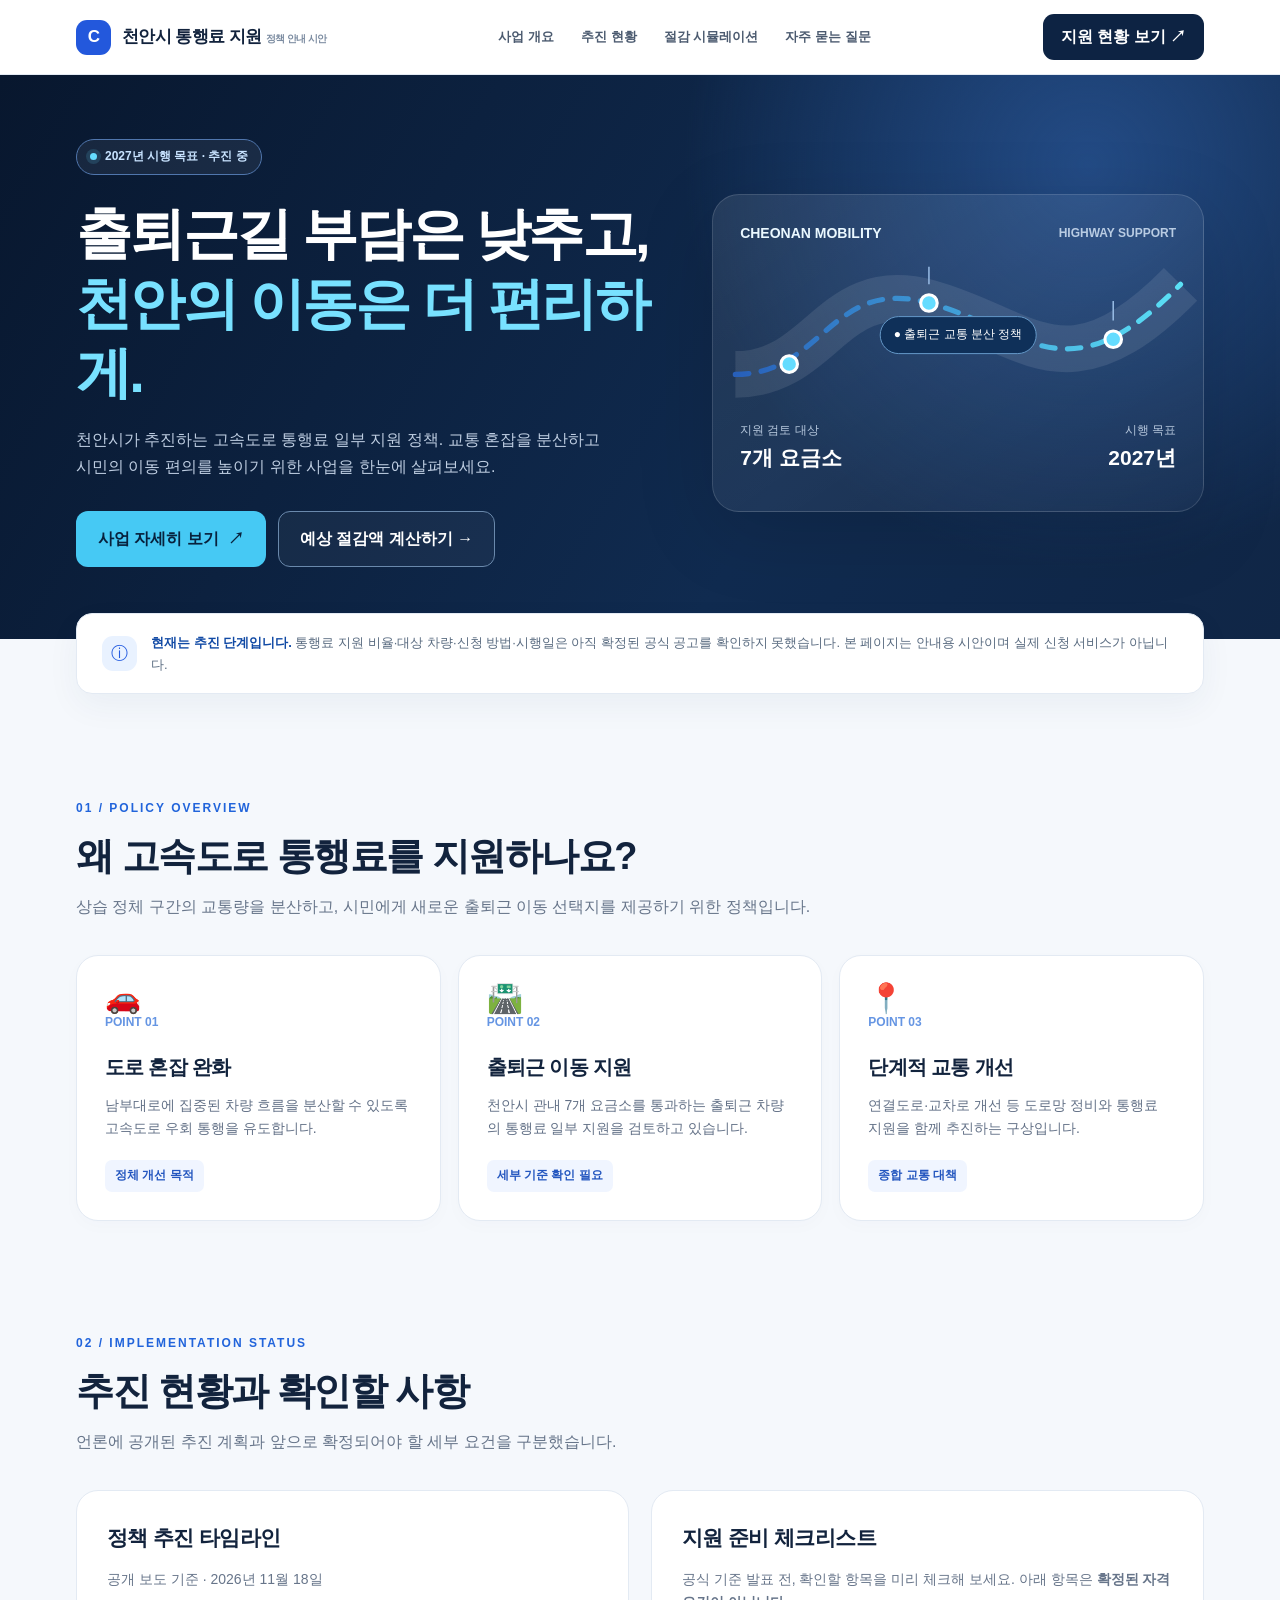
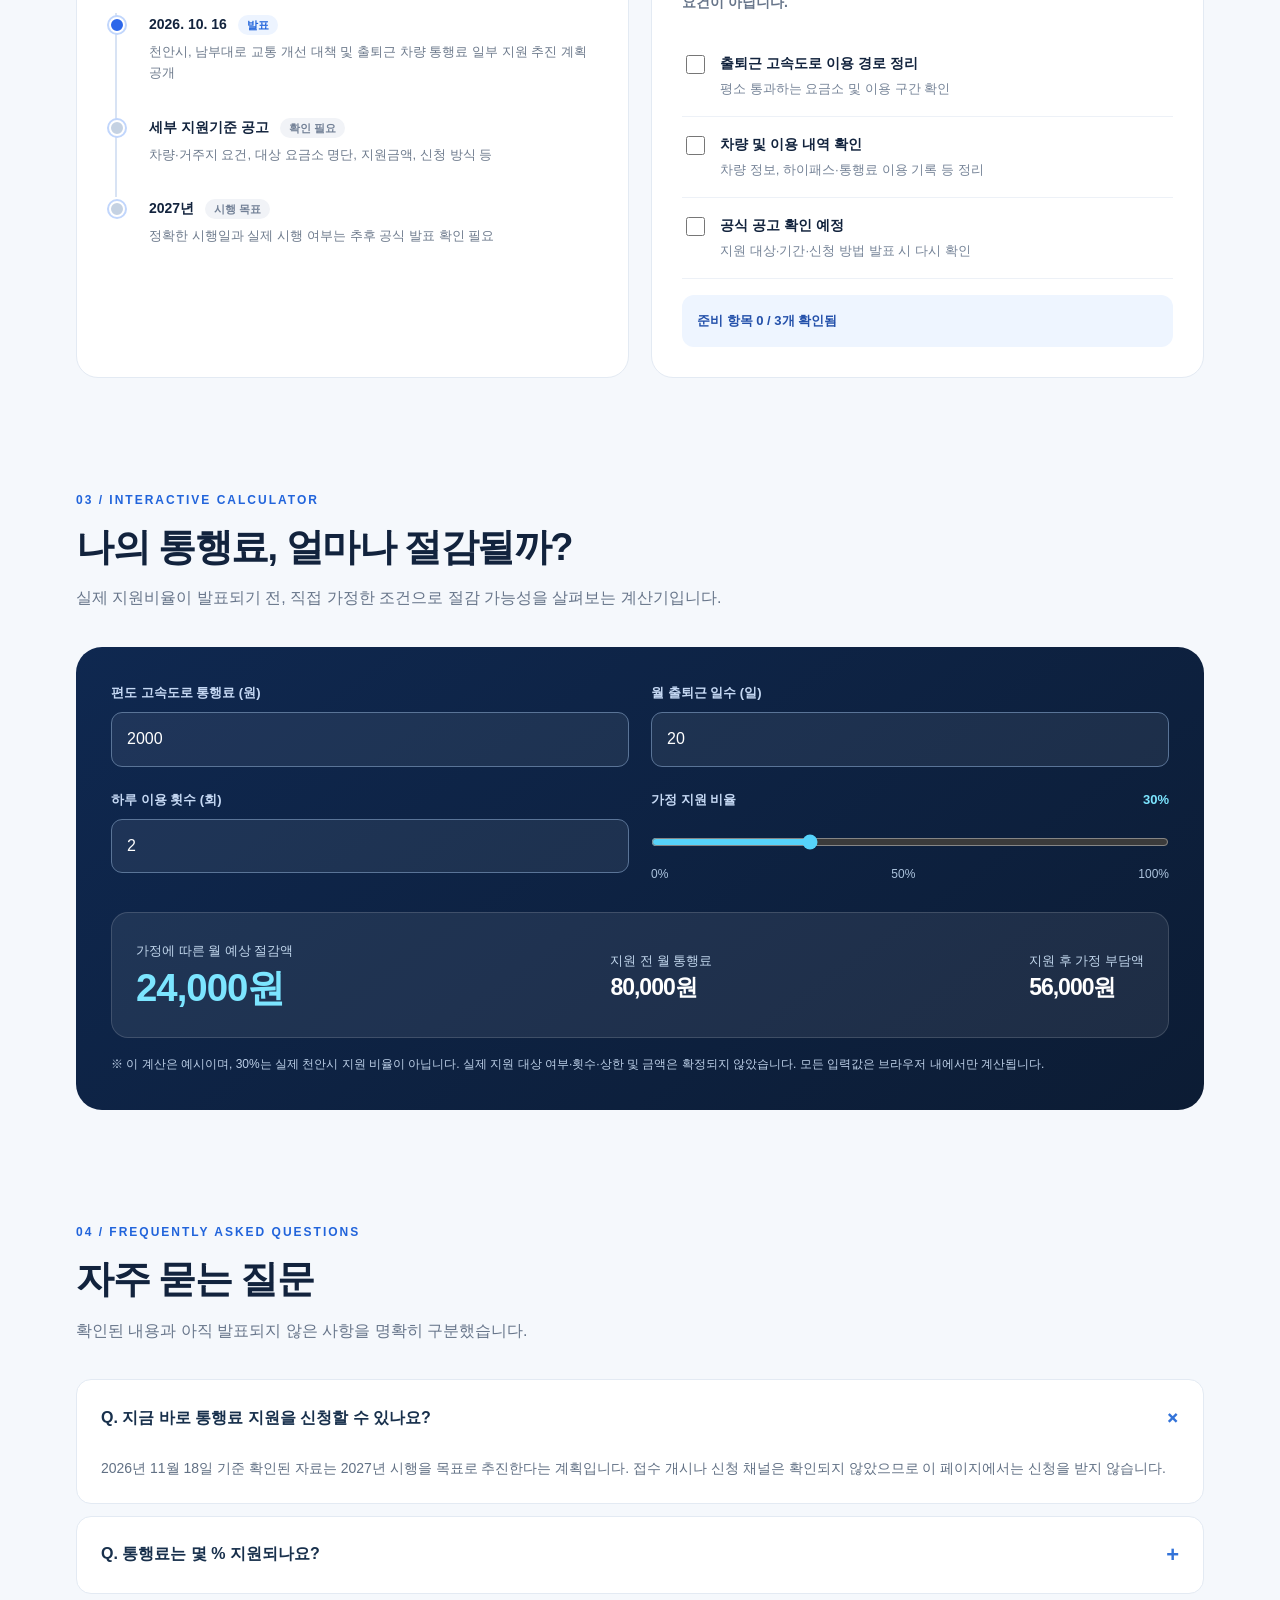
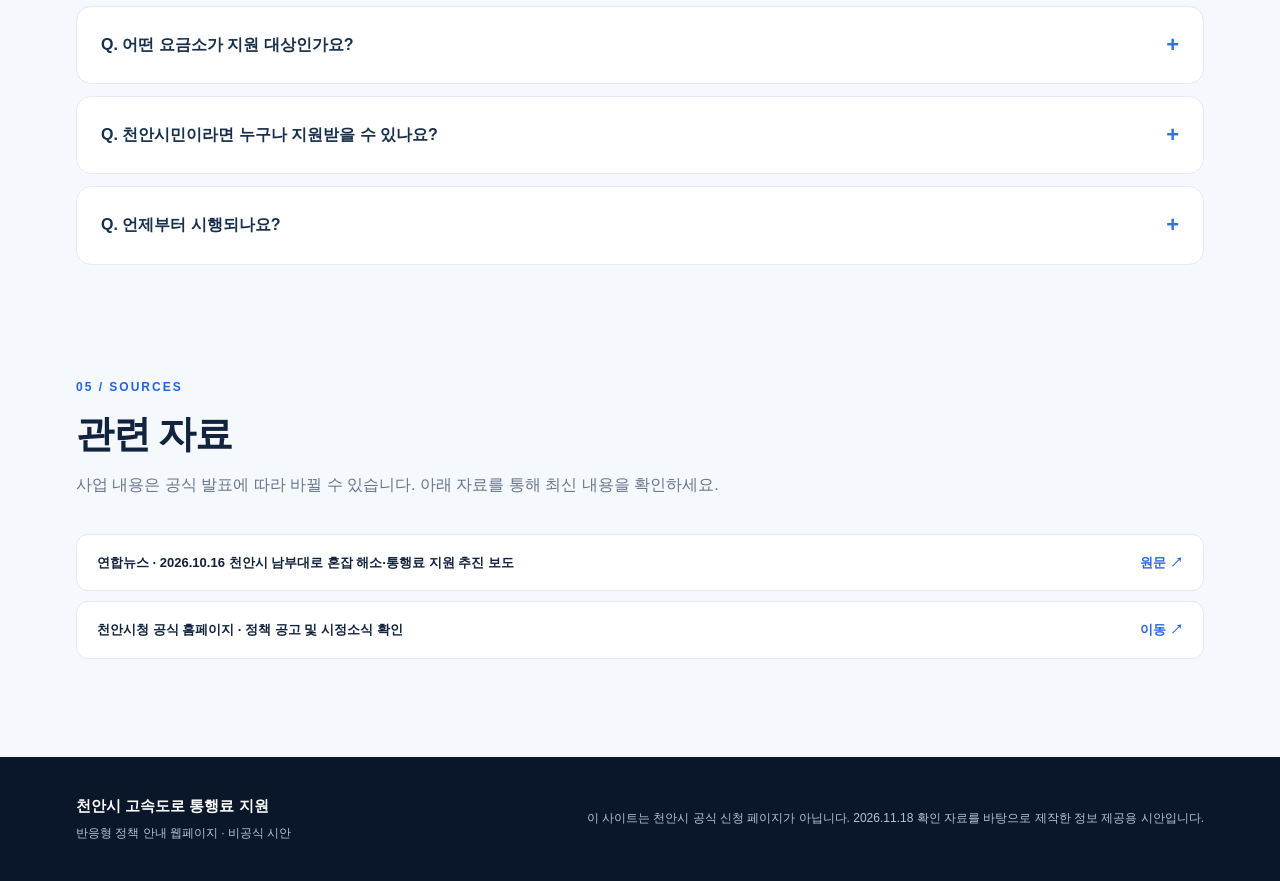
==== 2.html @ b8eaaeeb "Add files via upload" ====
<!DOCTYPE html>
<html lang="ko">
<head>
<meta charset="UTF-8"><meta name="viewport" content="width=device-width,initial-scale=1"><meta name="theme-color" content="#0a172e"><title>천안시 고속도로 통행료 지원 | 정책 안내</title>
<style>
:root{--navy:#0a172e;--blue:#2563eb;--cyan:#55dcf6;--ink:#12233d;--muted:#67758a;--line:#e3eaf3;--bg:#f5f8fc;--white:#fff;--r:22px}*{box-sizing:border-box}html{scroll-behavior:smooth}body{margin:0;background:var(--bg);color:var(--ink);font-family:Pretendard,'Noto Sans KR',-apple-system,BlinkMacSystemFont,'Segoe UI',sans-serif;line-height:1.65}button,input{font:inherit}button{cursor:pointer}a{color:inherit;text-decoration:none}.wrap{max-width:1180px;margin:auto;padding:0 26px}header{position:sticky;top:0;z-index:30;background:rgba(255,255,255,.93);backdrop-filter:blur(18px);border-bottom:1px solid var(--line)}.nav{display:flex;align-items:center;justify-content:space-between;min-height:74px;gap:18px}.brand{display:flex;align-items:center;gap:11px;font-size:17px;font-weight:850;letter-spacing:-.6px}.mark{display:grid;place-items:center;width:35px;height:35px;border-radius:11px;color:white;background:#2358dc;font-weight:900}.navlinks{display:flex;gap:27px;align-items:center;font-size:13px;color:#4c5b70;font-weight:700}.navlinks a:hover{color:var(--blue)}.navbtn{border:0;border-radius:11px;padding:10px 18px;background:#0d2343;color:white;font-weight:750}.hero{color:#fff;background:radial-gradient(circle at 85% 16%,#234b85 0%,transparent 34%),linear-gradient(120deg,#08172e,#102b50 63%,#102646);overflow:hidden}.hero-inner{min-height:485px;display:grid;grid-template-columns:1.1fr .9fr;align-items:center;gap:35px;padding-top:64px;padding-bottom:72px}.eyebrow{display:inline-flex;gap:8px;align-items:center;border:1px solid #5076ad;padding:7px 13px;border-radius:50px;background:#ffffff10;color:#c8e3ff;font-size:12px;font-weight:760}.dot{width:7px;height:7px;border-radius:50%;background:#65ddff;box-shadow:0 0 0 4px #65ddff25}h1{font-size:clamp(36px,4.4vw,61px);letter-spacing:-2.7px;line-height:1.24;margin:24px 0 19px;font-weight:900}h1 em{font-style:normal;color:#78e1ff}.lead{color:#bfcee2;font-size:16px;max-width:540px;word-break:keep-all}.actions{display:flex;gap:12px;flex-wrap:wrap;margin-top:31px}.primary,.secondary{border-radius:12px;padding:14px 21px;font-weight:800;border:1px solid transparent;display:inline-flex;align-items:center;gap:9px}.primary{background:#46c9f4;color:#08223d}.secondary{border-color:#6a89ac;color:#fff;background:#ffffff0b}.primary:hover,.secondary:hover,.navbtn:hover{transform:translateY(-2px);transition:.18s}.road-card{position:relative;border:1px solid #ffffff25;background:linear-gradient(145deg,#ffffff17,#ffffff08);border-radius:27px;padding:27px;box-shadow:0 20px 80px #0002;min-height:318px}.road-top{display:flex;justify-content:space-between;align-items:center;color:#b9cce3;font-size:12px;font-weight:800}.road-top strong{font-size:14px;color:#eaf8ff}.route{height:176px;position:relative;display:flex;align-items:center;justify-content:center}.route svg{width:100%;height:100%;overflow:visible}.route-label{position:absolute;left:50%;top:51%;transform:translate(-50%,-50%);font-size:12px;background:#0f3059;padding:8px 13px;border:1px solid #6498c8;border-radius:40px;white-space:nowrap}.road-bottom{display:flex;justify-content:space-between;gap:16px;font-size:12px;color:#b8c9de}.road-bottom strong{display:block;color:white;font-size:21px}.notice{margin-top:-26px;position:relative;z-index:2}.notice-inner{padding:18px 25px;display:flex;gap:14px;align-items:center;border-radius:16px;background:#fff;border:1px solid var(--line);box-shadow:0 12px 33px #18365a0d;font-size:13px}.notice strong{color:#114aa5}.notice p{margin:0;color:#596b80}.badge-icon{display:grid;place-items:center;flex-shrink:0;width:35px;height:35px;border-radius:11px;background:#e9f2ff;color:#245ce0;font-size:17px}.section{padding:100px 0 8px}.kicker{color:#2164db;font-size:12px;letter-spacing:2px;font-weight:900}.section h2{font-size:clamp(28px,3vw,38px);letter-spacing:-1.5px;line-height:1.35;margin:10px 0 12px}.sub{color:var(--muted);margin:0 0 35px;word-break:keep-all}.cards{display:grid;grid-template-columns:repeat(3,1fr);gap:17px}.card{border:1px solid var(--line);background:white;border-radius:var(--r);padding:28px;box-shadow:0 5px 18px #142f5105}.card .num{font-size:12px;font-weight:900;color:#6595e3}.card h3{margin:18px 0 10px;font-size:20px;letter-spacing:-.7px}.card p{color:#637187;font-size:14px;margin:0}.pict{font-size:29px;line-height:1}.stat{display:inline-block;margin-top:20px;padding:6px 10px;border-radius:7px;background:#f0f5ff;color:#2356bf;font-size:12px;font-weight:800}.grid2{display:grid;grid-template-columns:1fr 1fr;gap:22px}.panel{background:white;border:1px solid var(--line);border-radius:var(--r);padding:30px}.panel h3{margin:0 0 12px;font-size:21px;letter-spacing:-.6px}.panel>p{font-size:14px;color:var(--muted);margin:0 0 22px}.timeline{padding:0;margin:0;list-style:none}.timeline li{position:relative;padding:0 0 27px 32px;border-left:2px solid #d8e3f4;margin-left:8px}.timeline li:last-child{border-left-color:transparent;padding-bottom:0}.timeline li:before{content:'';position:absolute;top:4px;left:-8px;width:12px;height:12px;border:2px solid #fff;border-radius:100%;background:#2d67ea;box-shadow:0 0 0 2px #c1d6fc}.timeline li.future:before{background:#c5d2e3}.timeline b{display:block;font-size:14px}.timeline small{display:block;margin:5px 0;color:#6e7b8d;line-height:1.6}.status{font-size:11px;font-weight:800;color:#2164db;background:#edf4ff;border-radius:20px;padding:4px 9px;margin-left:7px}.status.pending{background:#f1f3f7;color:#728096}.checkrow{display:flex;align-items:flex-start;gap:12px;padding:16px 0;border-bottom:1px solid #edf1f7}.checkrow:last-child{border:0}.checkrow input{accent-color:#2563eb;width:19px;height:19px;margin-top:3px}.checkrow b{font-size:14px;display:block}.checkrow small{display:block;color:#758397;margin-top:3px}.check-result{padding:15px;border-radius:12px;background:#eef5ff;color:#2350aa;font-size:13px;font-weight:700;margin-top:16px}.calculator{background:linear-gradient(145deg,#0f2850,#0c1c34);border-radius:26px;padding:35px;color:white}.calc-label{font-size:13px;font-weight:750;color:#c6d9f4;margin-bottom:9px;display:block}.formgrid{display:grid;grid-template-columns:repeat(2,1fr);gap:22px}.field input[type=number]{width:100%;background:#ffffff11;border:1px solid #5a7497;border-radius:11px;padding:13px 15px;color:white;outline:0}.field input:focus{border-color:#6de0ff;box-shadow:0 0 0 3px #6de0ff22}.field input[type=range]{width:100%;accent-color:#56d3fa;margin:15px 0}.ranges{display:flex;justify-content:space-between;font-size:12px;color:#acc3dd}.calc-result{margin-top:27px;background:#ffffff13;border:1px solid #ffffff25;border-radius:17px;padding:24px;display:flex;justify-content:space-between;align-items:center;gap:16px}.calc-result span{font-size:13px;color:#c1d6ec}.calc-result strong{display:block;font-size:clamp(28px,3vw,40px);letter-spacing:-1px;color:#7ce5ff;line-height:1.3}.calc-note{font-size:12px;color:#bdd0e8;margin-top:17px}.faq{display:grid;gap:12px}.faq-item{background:#fff;border:1px solid var(--line);border-radius:15px;overflow:hidden}.faq-q{width:100%;background:none;border:0;padding:20px 24px;text-align:left;display:flex;justify-content:space-between;align-items:center;gap:15px;font-weight:800;color:#18304c}.faq-q span:last-child{font-size:22px;color:#3373d9;transition:transform .2s}.faq-item.open .faq-q span:last-child{transform:rotate(45deg)}.faq-a{display:none;color:#617084;font-size:14px;padding:0 24px 21px;line-height:1.8}.faq-item.open .faq-a{display:block}.source{display:grid;gap:10px}.source a{display:flex;justify-content:space-between;gap:15px;padding:17px 20px;background:white;border:1px solid var(--line);border-radius:12px;font-size:13px;font-weight:700}.source a:hover{border-color:#82a8ef;color:#1b59c8}.source span{color:#2866dd}footer{margin-top:90px;background:#0a172b;color:#b3c3d6;padding:37px 0;font-size:12px}footer .wrap{display:flex;justify-content:space-between;align-items:center;gap:20px}footer b{color:white;font-size:15px}.footnote{max-width:680px;text-align:right} .toast{position:fixed;bottom:25px;left:50%;transform:translate(-50%,100px);background:#122743;color:#fff;padding:12px 19px;border-radius:12px;z-index:80;font-size:13px;box-shadow:0 8px 35px #0003;opacity:0;transition:.25s}.toast.show{transform:translate(-50%,0);opacity:1}.mobilemenu{display:none}
@media(max-width:850px){.hero-inner{grid-template-columns:1fr;padding-top:65px}.road-card{max-width:580px;width:100%;min-height:260px}.cards{grid-template-columns:1fr 1fr}.grid2{grid-template-columns:1fr}.navlinks{display:none}.mobilemenu{display:block;background:#eaf1fc;color:#174bab;border:0;border-radius:9px;padding:9px 12px;font-weight:800}.navlinks.open{display:flex;position:absolute;left:0;right:0;top:73px;flex-direction:column;align-items:stretch;background:#fff;padding:20px 26px;border-bottom:1px solid var(--line);gap:17px}.navbtn{display:none}}@media(max-width:560px){.wrap{padding-left:19px;padding-right:19px}.nav{min-height:65px}.navlinks.open{top:64px}.hero-inner{padding-top:51px;padding-bottom:67px;gap:26px}h1{font-size:36px;letter-spacing:-1.8px}.lead{font-size:14px}.road-card{padding:19px;min-height:240px}.route{height:139px}.notice-inner{align-items:flex-start;padding:16px}.section{padding-top:76px}.cards{grid-template-columns:1fr}.card{padding:25px}.panel{padding:23px}.calculator{padding:24px}.formgrid{grid-template-columns:1fr}.calc-result{align-items:flex-start;flex-direction:column}.footnote{text-align:left}footer .wrap{flex-direction:column;align-items:flex-start}.actions a{flex:1;justify-content:center;font-size:13px;padding:13px 12px}}@media(prefers-reduced-motion:reduce){html{scroll-behavior:auto}*,*:before,*:after{transition:none!important}}
</style>
</head>
<body>
<header><div class="wrap nav"><a class="brand" href="#top"><span class="mark">C</span><span>천안시 통행료 지원 <small style="font-size:10px;color:#7c8ca1;font-weight:600">정책 안내 시안</small></span></a><nav class="navlinks" id="navlinks" aria-label="주요 메뉴"><a href="#overview">사업 개요</a><a href="#progress">추진 현황</a><a href="#calculator">절감 시뮬레이션</a><a href="#faq">자주 묻는 질문</a></nav><button class="navbtn" onclick="document.querySelector('#progress').scrollIntoView({behavior:'smooth'})">지원 현황 보기 ↗</button><button class="mobilemenu" id="menuBtn" aria-label="메뉴 열기" aria-expanded="false">☰ 메뉴</button></div></header>
<main id="top"><section class="hero"><div class="wrap hero-inner"><div><div class="eyebrow"><i class="dot"></i> 2027년 시행 목표 · 추진 중</div><h1>출퇴근길 부담은 낮추고,<br><em>천안의 이동은 더 편리하게.</em></h1><p class="lead">천안시가 추진하는 고속도로 통행료 일부 지원 정책. 교통 혼잡을 분산하고 시민의 이동 편의를 높이기 위한 사업을 한눈에 살펴보세요.</p><div class="actions"><a class="primary" href="#overview">사업 자세히 보기 <span>↗</span></a><a class="secondary" href="#calculator">예상 절감액 계산하기 →</a></div></div><div class="road-card" aria-label="7개 요금소 출퇴근 통행료 지원 추진을 시각화한 이미지"><div class="road-top"><strong>CHEONAN MOBILITY</strong><span>HIGHWAY SUPPORT</span></div><div class="route"><svg viewBox="0 0 420 170" aria-hidden="true"><defs><linearGradient id="road" x1="0" x2="1"><stop stop-color="#275fba"/><stop offset="1" stop-color="#5be1f6"/></linearGradient></defs><path d="M-5 125 C80 125 87 30 182 56 S315 150 425 38" fill="none" stroke="#ffffff18" stroke-width="45"/><path d="M-5 125 C80 125 87 30 182 56 S315 150 425 38" fill="none" stroke="url(#road)" stroke-width="5" stroke-dasharray="13 12" stroke-linecap="round"/><circle cx="47" cy="115" r="8" fill="#64dcff" stroke="#fff" stroke-width="3"/><circle cx="182" cy="56" r="8" fill="#64dcff" stroke="#fff" stroke-width="3"/><circle cx="360" cy="91" r="8" fill="#64dcff" stroke="#fff" stroke-width="3"/><path d="M182 38v-17 M360 73V54" stroke="#95b9e2" stroke-width="1.5"/></svg><span class="route-label">● 출퇴근 교통 분산 정책</span></div><div class="road-bottom"><div><span>지원 검토 대상</span><strong>7개 요금소</strong></div><div style="text-align:right"><span>시행 목표</span><strong>2027년</strong></div></div></div></div></section>
<div class="wrap notice"><div class="notice-inner"><span class="badge-icon">ⓘ</span><p><strong>현재는 추진 단계입니다.</strong> 통행료 지원 비율·대상 차량·신청 방법·시행일은 아직 확정된 공식 공고를 확인하지 못했습니다. 본 페이지는 안내용 시안이며 실제 신청 서비스가 아닙니다.</p></div></div>
<section class="section" id="overview"><div class="wrap"><span class="kicker">01 / POLICY OVERVIEW</span><h2>왜 고속도로 통행료를 지원하나요?</h2><p class="sub">상습 정체 구간의 교통량을 분산하고, 시민에게 새로운 출퇴근 이동 선택지를 제공하기 위한 정책입니다.</p><div class="cards"><article class="card"><div class="pict">🚗</div><div class="num">POINT 01</div><h3>도로 혼잡 완화</h3><p>남부대로에 집중된 차량 흐름을 분산할 수 있도록 고속도로 우회 통행을 유도합니다.</p><span class="stat">정체 개선 목적</span></article><article class="card"><div class="pict">🛣️</div><div class="num">POINT 02</div><h3>출퇴근 이동 지원</h3><p>천안시 관내 7개 요금소를 통과하는 출퇴근 차량의 통행료 일부 지원을 검토하고 있습니다.</p><span class="stat">세부 기준 확인 필요</span></article><article class="card"><div class="pict">📍</div><div class="num">POINT 03</div><h3>단계적 교통 개선</h3><p>연결도로·교차로 개선 등 도로망 정비와 통행료 지원을 함께 추진하는 구상입니다.</p><span class="stat">종합 교통 대책</span></article></div></div></section>
<section class="section" id="progress"><div class="wrap"><span class="kicker">02 / IMPLEMENTATION STATUS</span><h2>추진 현황과 확인할 사항</h2><p class="sub">언론에 공개된 추진 계획과 앞으로 확정되어야 할 세부 요건을 구분했습니다.</p><div class="grid2"><div class="panel"><h3>정책 추진 타임라인</h3><p>공개 보도 기준 · 2026년 11월 18일</p><ol class="timeline"><li><b>2026. 10. 16 <span class="status">발표</span></b><small>천안시, 남부대로 교통 개선 대책 및 출퇴근 차량 통행료 일부 지원 추진 계획 공개</small></li><li class="future"><b>세부 지원기준 공고 <span class="status pending">확인 필요</span></b><small>차량·거주지 요건, 대상 요금소 명단, 지원금액, 신청 방식 등</small></li><li class="future"><b>2027년 <span class="status pending">시행 목표</span></b><small>정확한 시행일과 실제 시행 여부는 추후 공식 발표 확인 필요</small></li></ol></div><div class="panel"><h3>지원 준비 체크리스트</h3><p>공식 기준 발표 전, 확인할 항목을 미리 체크해 보세요. 아래 항목은 <b>확정된 자격요건이 아닙니다.</b></p><label class="checkrow"><input type="checkbox" class="prep"><span><b>출퇴근 고속도로 이용 경로 정리</b><small>평소 통과하는 요금소 및 이용 구간 확인</small></span></label><label class="checkrow"><input type="checkbox" class="prep"><span><b>차량 및 이용 내역 확인</b><small>차량 정보, 하이패스·통행료 이용 기록 등 정리</small></span></label><label class="checkrow"><input type="checkbox" class="prep"><span><b>공식 공고 확인 예정</b><small>지원 대상·기간·신청 방법 발표 시 다시 확인</small></span></label><div class="check-result" id="checkResult" aria-live="polite">준비 항목 0 / 3개 확인됨</div></div></div></div></section>
<section class="section" id="calculator"><div class="wrap"><span class="kicker">03 / INTERACTIVE CALCULATOR</span><h2>나의 통행료, 얼마나 절감될까?</h2><p class="sub">실제 지원비율이 발표되기 전, 직접 가정한 조건으로 절감 가능성을 살펴보는 계산기입니다.</p><div class="calculator"><div class="formgrid"><div class="field"><label class="calc-label" for="toll">편도 고속도로 통행료 (원)</label><input id="toll" type="number" min="0" max="100000" step="100" value="2000" inputmode="numeric"></div><div class="field"><label class="calc-label" for="days">월 출퇴근 일수 (일)</label><input id="days" type="number" min="0" max="31" step="1" value="20" inputmode="numeric"></div><div class="field"><label class="calc-label" for="trips">하루 이용 횟수 (회)</label><input id="trips" type="number" min="0" max="10" step="1" value="2" inputmode="numeric"></div><div class="field"><label class="calc-label" for="rate">가정 지원 비율 <b id="rateText" style="float:right;color:#7ce5ff">30%</b></label><input id="rate" type="range" min="0" max="100" step="5" value="30"><div class="ranges"><span>0%</span><span>50%</span><span>100%</span></div></div></div><div class="calc-result"><div><span>가정에 따른 월 예상 절감액</span><strong id="saving" aria-live="polite">24,000원</strong></div><div><span>지원 전 월 통행료</span><strong id="base" style="font-size:23px;color:white">80,000원</strong></div><div><span>지원 후 가정 부담액</span><strong id="after" style="font-size:23px;color:white">56,000원</strong></div></div><div class="calc-note">※ 이 계산은 예시이며, 30%는 실제 천안시 지원 비율이 아닙니다. 실제 지원 대상 여부·횟수·상한 및 금액은 확정되지 않았습니다. 모든 입력값은 브라우저 내에서만 계산됩니다.</div></div></div></section>
<section class="section" id="faq"><div class="wrap"><span class="kicker">04 / FREQUENTLY ASKED QUESTIONS</span><h2>자주 묻는 질문</h2><p class="sub">확인된 내용과 아직 발표되지 않은 사항을 명확히 구분했습니다.</p><div class="faq"><div class="faq-item open"><button class="faq-q" aria-expanded="true"><span>Q. 지금 바로 통행료 지원을 신청할 수 있나요?</span><span>+</span></button><div class="faq-a">2026년 11월 18일 기준 확인된 자료는 2027년 시행을 목표로 추진한다는 계획입니다. 접수 개시나 신청 채널은 확인되지 않았으므로 이 페이지에서는 신청을 받지 않습니다.</div></div><div class="faq-item"><button class="faq-q" aria-expanded="false"><span>Q. 통행료는 몇 % 지원되나요?</span><span>+</span></button><div class="faq-a">통행료 일부 지원이 추진된다는 사실만 공개 보도로 확인됩니다. 정확한 지원율·금액·월별 한도는 추가 공식 발표가 필요합니다. 계산기의 비율은 사용자가 정하는 가정값입니다.</div></div><div class="faq-item"><button class="faq-q" aria-expanded="false"><span>Q. 어떤 요금소가 지원 대상인가요?</span><span>+</span></button><div class="faq-a">관내 7개 고속도로 요금소를 통과하는 출퇴근 차량을 대상으로 하는 계획이 알려져 있습니다. 다만 7개 요금소의 구체적인 명단은 확인되지 않았습니다.</div></div><div class="faq-item"><button class="faq-q" aria-expanded="false"><span>Q. 천안시민이라면 누구나 지원받을 수 있나요?</span><span>+</span></button><div class="faq-a">거주지·차량 종류·출퇴근 증빙 등 실제 자격요건이 아직 확인되지 않았습니다. 천안시민이라는 이유만으로 지원이 확정된 것은 아닙니다.</div></div><div class="faq-item"><button class="faq-q" aria-expanded="false"><span>Q. 언제부터 시행되나요?</span><span>+</span></button><div class="faq-a">2026년 10월 보도 당시 천안시는 2027년 시행을 목표로 한다고 밝혔습니다. 구체적 시작일 및 시행 확정 여부는 추후 공식 안내를 확인해야 합니다.</div></div></div></div></section>
<section class="section" id="sources"><div class="wrap"><span class="kicker">05 / SOURCES</span><h2>관련 자료</h2><p class="sub">사업 내용은 공식 발표에 따라 바뀔 수 있습니다. 아래 자료를 통해 최신 내용을 확인하세요.</p><div class="source"><a href="https://www.yna.co.kr/view/AKR20261016036700063" target="_blank" rel="noopener noreferrer">연합뉴스 · 2026.10.16 천안시 남부대로 혼잡 해소·통행료 지원 추진 보도 <span>원문 ↗</span></a><a href="https://www.cheonan.go.kr/" target="_blank" rel="noopener noreferrer">천안시청 공식 홈페이지 · 정책 공고 및 시정소식 확인 <span>이동 ↗</span></a></div></div></section></main>
<footer><div class="wrap"><div><b>천안시 고속도로 통행료 지원</b><div style="margin-top:6px">반응형 정책 안내 웹페이지 · 비공식 시안</div></div><div class="footnote">이 사이트는 천안시 공식 신청 페이지가 아닙니다. 2026.11.18 확인 자료를 바탕으로 제작한 정보 제공용 시안입니다.</div></div></footer><div class="toast" id="toast" role="status"></div>
<script>
const $=s=>document.querySelector(s),$$=s=>document.querySelectorAll(s);const fmt=n=>Math.round(n).toLocaleString('ko-KR')+'원';const num=(id,max)=>Math.min(max,Math.max(0,Number($(id).value)||0));function calculate(){let toll=num('#toll',100000),days=num('#days',31),trips=num('#trips',10),rate=num('#rate',100);let total=toll*days*trips, saving=total*rate/100;$('#rateText').textContent=rate+'%';$('#saving').textContent=fmt(saving);$('#base').textContent=fmt(total);$('#after').textContent=fmt(total-saving)}['#toll','#days','#trips','#rate'].forEach(s=>$(s).addEventListener('input',calculate));calculate();$$('.prep').forEach(e=>e.addEventListener('change',()=>{$('#checkResult').textContent=`준비 항목 ${$$('.prep:checked').length} / 3개 확인됨`}));$$('.faq-q').forEach(b=>b.addEventListener('click',()=>{let item=b.closest('.faq-item'),open=item.classList.contains('open');$$('.faq-item').forEach(x=>{x.classList.remove('open');x.querySelector('button').setAttribute('aria-expanded','false')});if(!open){item.classList.add('open');b.setAttribute('aria-expanded','true')}}));$('#menuBtn').addEventListener('click',()=>{let open=$('#navlinks').classList.toggle('open');$('#menuBtn').setAttribute('aria-expanded',String(open));$('#menuBtn').textContent=open?'✕ 닫기':'☰ 메뉴'});$$('#navlinks a').forEach(a=>a.addEventListener('click',()=>{$('#navlinks').classList.remove('open');$('#menuBtn').textContent='☰ 메뉴';$('#menuBtn').setAttribute('aria-expanded','false')}));
</script></body></html>
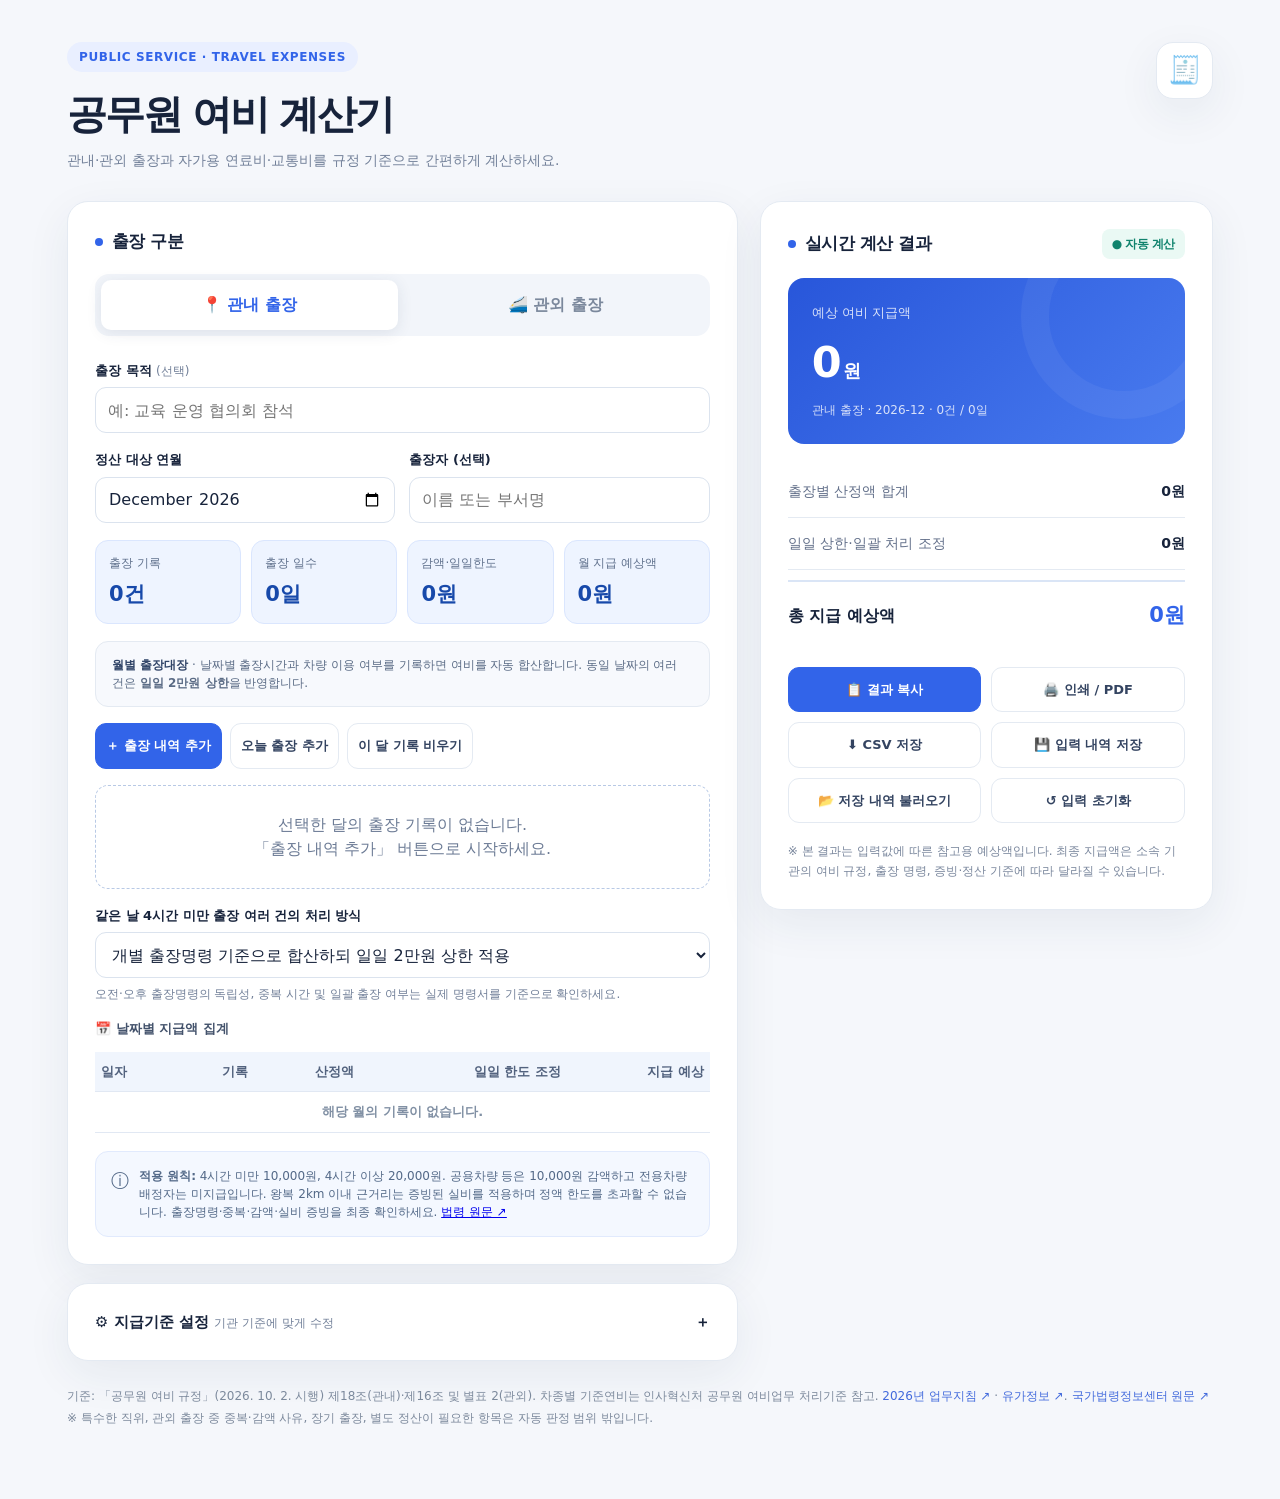
==== commit c148da1b: "Add files via upload" ====
--- a/2.html
+++ b/2.html
@@ -1,22 +1,146 @@
-<!DOCTYPE html>
+<!doctype html>
 <html lang="ko">
 <head>
-<meta charset="UTF-8"><meta name="viewport" content="width=device-width,initial-scale=1"><meta name="theme-color" content="#0a172e"><title>천안시 고속도로 통행료 지원 | 정책 안내</title>
+<meta charset="utf-8"><meta name="viewport" content="width=device-width, initial-scale=1">
+<title>공무원 여비 계산기 | 관내·관외 출장</title>
 <style>
-:root{--navy:#0a172e;--blue:#2563eb;--cyan:#55dcf6;--ink:#12233d;--muted:#67758a;--line:#e3eaf3;--bg:#f5f8fc;--white:#fff;--r:22px}*{box-sizing:border-box}html{scroll-behavior:smooth}body{margin:0;background:var(--bg);color:var(--ink);font-family:Pretendard,'Noto Sans KR',-apple-system,BlinkMacSystemFont,'Segoe UI',sans-serif;line-height:1.65}button,input{font:inherit}button{cursor:pointer}a{color:inherit;text-decoration:none}.wrap{max-width:1180px;margin:auto;padding:0 26px}header{position:sticky;top:0;z-index:30;background:rgba(255,255,255,.93);backdrop-filter:blur(18px);border-bottom:1px solid var(--line)}.nav{display:flex;align-items:center;justify-content:space-between;min-height:74px;gap:18px}.brand{display:flex;align-items:center;gap:11px;font-size:17px;font-weight:850;letter-spacing:-.6px}.mark{display:grid;place-items:center;width:35px;height:35px;border-radius:11px;color:white;background:#2358dc;font-weight:900}.navlinks{display:flex;gap:27px;align-items:center;font-size:13px;color:#4c5b70;font-weight:700}.navlinks a:hover{color:var(--blue)}.navbtn{border:0;border-radius:11px;padding:10px 18px;background:#0d2343;color:white;font-weight:750}.hero{color:#fff;background:radial-gradient(circle at 85% 16%,#234b85 0%,transparent 34%),linear-gradient(120deg,#08172e,#102b50 63%,#102646);overflow:hidden}.hero-inner{min-height:485px;display:grid;grid-template-columns:1.1fr .9fr;align-items:center;gap:35px;padding-top:64px;padding-bottom:72px}.eyebrow{display:inline-flex;gap:8px;align-items:center;border:1px solid #5076ad;padding:7px 13px;border-radius:50px;background:#ffffff10;color:#c8e3ff;font-size:12px;font-weight:760}.dot{width:7px;height:7px;border-radius:50%;background:#65ddff;box-shadow:0 0 0 4px #65ddff25}h1{font-size:clamp(36px,4.4vw,61px);letter-spacing:-2.7px;line-height:1.24;margin:24px 0 19px;font-weight:900}h1 em{font-style:normal;color:#78e1ff}.lead{color:#bfcee2;font-size:16px;max-width:540px;word-break:keep-all}.actions{display:flex;gap:12px;flex-wrap:wrap;margin-top:31px}.primary,.secondary{border-radius:12px;padding:14px 21px;font-weight:800;border:1px solid transparent;display:inline-flex;align-items:center;gap:9px}.primary{background:#46c9f4;color:#08223d}.secondary{border-color:#6a89ac;color:#fff;background:#ffffff0b}.primary:hover,.secondary:hover,.navbtn:hover{transform:translateY(-2px);transition:.18s}.road-card{position:relative;border:1px solid #ffffff25;background:linear-gradient(145deg,#ffffff17,#ffffff08);border-radius:27px;padding:27px;box-shadow:0 20px 80px #0002;min-height:318px}.road-top{display:flex;justify-content:space-between;align-items:center;color:#b9cce3;font-size:12px;font-weight:800}.road-top strong{font-size:14px;color:#eaf8ff}.route{height:176px;position:relative;display:flex;align-items:center;justify-content:center}.route svg{width:100%;height:100%;overflow:visible}.route-label{position:absolute;left:50%;top:51%;transform:translate(-50%,-50%);font-size:12px;background:#0f3059;padding:8px 13px;border:1px solid #6498c8;border-radius:40px;white-space:nowrap}.road-bottom{display:flex;justify-content:space-between;gap:16px;font-size:12px;color:#b8c9de}.road-bottom strong{display:block;color:white;font-size:21px}.notice{margin-top:-26px;position:relative;z-index:2}.notice-inner{padding:18px 25px;display:flex;gap:14px;align-items:center;border-radius:16px;background:#fff;border:1px solid var(--line);box-shadow:0 12px 33px #18365a0d;font-size:13px}.notice strong{color:#114aa5}.notice p{margin:0;color:#596b80}.badge-icon{display:grid;place-items:center;flex-shrink:0;width:35px;height:35px;border-radius:11px;background:#e9f2ff;color:#245ce0;font-size:17px}.section{padding:100px 0 8px}.kicker{color:#2164db;font-size:12px;letter-spacing:2px;font-weight:900}.section h2{font-size:clamp(28px,3vw,38px);letter-spacing:-1.5px;line-height:1.35;margin:10px 0 12px}.sub{color:var(--muted);margin:0 0 35px;word-break:keep-all}.cards{display:grid;grid-template-columns:repeat(3,1fr);gap:17px}.card{border:1px solid var(--line);background:white;border-radius:var(--r);padding:28px;box-shadow:0 5px 18px #142f5105}.card .num{font-size:12px;font-weight:900;color:#6595e3}.card h3{margin:18px 0 10px;font-size:20px;letter-spacing:-.7px}.card p{color:#637187;font-size:14px;margin:0}.pict{font-size:29px;line-height:1}.stat{display:inline-block;margin-top:20px;padding:6px 10px;border-radius:7px;background:#f0f5ff;color:#2356bf;font-size:12px;font-weight:800}.grid2{display:grid;grid-template-columns:1fr 1fr;gap:22px}.panel{background:white;border:1px solid var(--line);border-radius:var(--r);padding:30px}.panel h3{margin:0 0 12px;font-size:21px;letter-spacing:-.6px}.panel>p{font-size:14px;color:var(--muted);margin:0 0 22px}.timeline{padding:0;margin:0;list-style:none}.timeline li{position:relative;padding:0 0 27px 32px;border-left:2px solid #d8e3f4;margin-left:8px}.timeline li:last-child{border-left-color:transparent;padding-bottom:0}.timeline li:before{content:'';position:absolute;top:4px;left:-8px;width:12px;height:12px;border:2px solid #fff;border-radius:100%;background:#2d67ea;box-shadow:0 0 0 2px #c1d6fc}.timeline li.future:before{background:#c5d2e3}.timeline b{display:block;font-size:14px}.timeline small{display:block;margin:5px 0;color:#6e7b8d;line-height:1.6}.status{font-size:11px;font-weight:800;color:#2164db;background:#edf4ff;border-radius:20px;padding:4px 9px;margin-left:7px}.status.pending{background:#f1f3f7;color:#728096}.checkrow{display:flex;align-items:flex-start;gap:12px;padding:16px 0;border-bottom:1px solid #edf1f7}.checkrow:last-child{border:0}.checkrow input{accent-color:#2563eb;width:19px;height:19px;margin-top:3px}.checkrow b{font-size:14px;display:block}.checkrow small{display:block;color:#758397;margin-top:3px}.check-result{padding:15px;border-radius:12px;background:#eef5ff;color:#2350aa;font-size:13px;font-weight:700;margin-top:16px}.calculator{background:linear-gradient(145deg,#0f2850,#0c1c34);border-radius:26px;padding:35px;color:white}.calc-label{font-size:13px;font-weight:750;color:#c6d9f4;margin-bottom:9px;display:block}.formgrid{display:grid;grid-template-columns:repeat(2,1fr);gap:22px}.field input[type=number]{width:100%;background:#ffffff11;border:1px solid #5a7497;border-radius:11px;padding:13px 15px;color:white;outline:0}.field input:focus{border-color:#6de0ff;box-shadow:0 0 0 3px #6de0ff22}.field input[type=range]{width:100%;accent-color:#56d3fa;margin:15px 0}.ranges{display:flex;justify-content:space-between;font-size:12px;color:#acc3dd}.calc-result{margin-top:27px;background:#ffffff13;border:1px solid #ffffff25;border-radius:17px;padding:24px;display:flex;justify-content:space-between;align-items:center;gap:16px}.calc-result span{font-size:13px;color:#c1d6ec}.calc-result strong{display:block;font-size:clamp(28px,3vw,40px);letter-spacing:-1px;color:#7ce5ff;line-height:1.3}.calc-note{font-size:12px;color:#bdd0e8;margin-top:17px}.faq{display:grid;gap:12px}.faq-item{background:#fff;border:1px solid var(--line);border-radius:15px;overflow:hidden}.faq-q{width:100%;background:none;border:0;padding:20px 24px;text-align:left;display:flex;justify-content:space-between;align-items:center;gap:15px;font-weight:800;color:#18304c}.faq-q span:last-child{font-size:22px;color:#3373d9;transition:transform .2s}.faq-item.open .faq-q span:last-child{transform:rotate(45deg)}.faq-a{display:none;color:#617084;font-size:14px;padding:0 24px 21px;line-height:1.8}.faq-item.open .faq-a{display:block}.source{display:grid;gap:10px}.source a{display:flex;justify-content:space-between;gap:15px;padding:17px 20px;background:white;border:1px solid var(--line);border-radius:12px;font-size:13px;font-weight:700}.source a:hover{border-color:#82a8ef;color:#1b59c8}.source span{color:#2866dd}footer{margin-top:90px;background:#0a172b;color:#b3c3d6;padding:37px 0;font-size:12px}footer .wrap{display:flex;justify-content:space-between;align-items:center;gap:20px}footer b{color:white;font-size:15px}.footnote{max-width:680px;text-align:right} .toast{position:fixed;bottom:25px;left:50%;transform:translate(-50%,100px);background:#122743;color:#fff;padding:12px 19px;border-radius:12px;z-index:80;font-size:13px;box-shadow:0 8px 35px #0003;opacity:0;transition:.25s}.toast.show{transform:translate(-50%,0);opacity:1}.mobilemenu{display:none}
-@media(max-width:850px){.hero-inner{grid-template-columns:1fr;padding-top:65px}.road-card{max-width:580px;width:100%;min-height:260px}.cards{grid-template-columns:1fr 1fr}.grid2{grid-template-columns:1fr}.navlinks{display:none}.mobilemenu{display:block;background:#eaf1fc;color:#174bab;border:0;border-radius:9px;padding:9px 12px;font-weight:800}.navlinks.open{display:flex;position:absolute;left:0;right:0;top:73px;flex-direction:column;align-items:stretch;background:#fff;padding:20px 26px;border-bottom:1px solid var(--line);gap:17px}.navbtn{display:none}}@media(max-width:560px){.wrap{padding-left:19px;padding-right:19px}.nav{min-height:65px}.navlinks.open{top:64px}.hero-inner{padding-top:51px;padding-bottom:67px;gap:26px}h1{font-size:36px;letter-spacing:-1.8px}.lead{font-size:14px}.road-card{padding:19px;min-height:240px}.route{height:139px}.notice-inner{align-items:flex-start;padding:16px}.section{padding-top:76px}.cards{grid-template-columns:1fr}.card{padding:25px}.panel{padding:23px}.calculator{padding:24px}.formgrid{grid-template-columns:1fr}.calc-result{align-items:flex-start;flex-direction:column}.footnote{text-align:left}footer .wrap{flex-direction:column;align-items:flex-start}.actions a{flex:1;justify-content:center;font-size:13px;padding:13px 12px}}@media(prefers-reduced-motion:reduce){html{scroll-behavior:auto}*,*:before,*:after{transition:none!important}}
+:root{--bg:#f5f7fb;--surface:#fff;--ink:#17233b;--muted:#728099;--line:#e4eaf2;--blue:#3264e9;--pale:#edf3ff;--green:#10836d;--shadow:0 14px 45px rgba(35,57,92,.07)}*{box-sizing:border-box}body{margin:0;background:var(--bg);color:var(--ink);font-family:Pretendard,"Noto Sans KR","Apple SD Gothic Neo",system-ui,sans-serif;line-height:1.5}button,input,select{font:inherit}button{cursor:pointer}.wrap{max-width:1190px;margin:auto;padding:32px 22px 70px}.header{display:flex;align-items:flex-start;justify-content:space-between;gap:24px;margin:10px 0 30px}.eyebrow{display:inline-block;background:#e9efff;color:var(--blue);font-size:12px;font-weight:800;padding:6px 12px;border-radius:99px;letter-spacing:.05em}.header h1{font-size:clamp(27px,3.4vw,40px);margin:12px 0 6px;letter-spacing:-.055em}.header p{margin:0;color:var(--muted);font-size:14px}.iconbox{height:57px;width:57px;display:grid;place-items:center;background:white;border:1px solid var(--line);border-radius:17px;box-shadow:var(--shadow);font-size:27px}.layout{display:grid;grid-template-columns:minmax(0,1.48fr) minmax(325px,1fr);gap:22px;align-items:start}.panel{background:var(--surface);border:1px solid var(--line);border-radius:21px;padding:27px;box-shadow:var(--shadow)}.panel + .panel{margin-top:18px}.panel h2{font-size:17px;margin:0 0 19px;letter-spacing:-.03em;display:flex;align-items:center;gap:9px}.section-dot{width:8px;height:8px;background:var(--blue);border-radius:99px}.tabs{display:grid;grid-template-columns:1fr 1fr;gap:9px;margin-bottom:25px;border-radius:14px;background:#f2f5fa;padding:6px}.tab{border:0;border-radius:10px;background:transparent;color:#7b889c;padding:13px 10px;font-weight:800;transition:.18s}.tab.active{background:#fff;color:var(--blue);box-shadow:0 3px 15px rgba(35,57,92,.1)}.field{display:flex;flex-direction:column;gap:7px;min-width:0}.field label{font-weight:700;font-size:13px}.hint{font-weight:400;color:var(--muted);font-size:12px}.field input,.field select{width:100%;min-width:0;border:1px solid #dbe3ee;border-radius:11px;background:#fff;height:46px;padding:0 12px;outline:none;transition:.2s;color:var(--ink)}.field input:focus,.field select:focus{border-color:var(--blue);box-shadow:0 0 0 3px #3264e91b}.grid2{display:grid;grid-template-columns:1fr 1fr;gap:16px}.grid3{display:grid;grid-template-columns:repeat(3,1fr);gap:14px}.spaced{margin-top:17px}.soft{background:#f7f9fd;border:1px solid var(--line);border-radius:13px;padding:14px 16px;color:#5a6b85;font-size:12px}.soft strong{color:#314568}.checks{display:grid;gap:11px}.checkline{display:flex;gap:10px;align-items:flex-start;font-size:14px;font-weight:650;cursor:pointer}.checkline input{accent-color:var(--blue);width:17px;height:17px;margin-top:2px}.rule{height:1px;background:var(--line);margin:24px 0}.subhead{font-size:13px;font-weight:800;margin-bottom:13px;color:#44536c}.hide{display:none!important}.pill{display:inline-flex;gap:6px;align-items:center;padding:6px 10px;border-radius:8px;background:#eaf9f4;color:#10836d;font-size:12px;font-weight:800}.result{position:sticky;top:22px}.result-top{background:linear-gradient(135deg,#2856da,#497bef);color:#fff;border-radius:16px;padding:25px 24px;margin-bottom:22px;overflow:hidden;position:relative}.result-top:after{content:"";position:absolute;border:28px solid #ffffff0d;border-radius:50%;height:150px;width:150px;right:-42px;top:-65px}.result-top .small{font-size:13px;opacity:.82}.amount{font-size:clamp(31px,3.5vw,43px);font-weight:850;letter-spacing:-.05em;margin:7px 0}.amount small{font-size:18px;font-weight:600;margin-left:3px}.result-top .desc{font-size:12px;opacity:.8}.breakdown{display:grid;gap:0}.item{display:flex;align-items:center;justify-content:space-between;gap:15px;padding:15px 0;border-bottom:1px solid var(--line);font-size:14px}.item:last-child{border-bottom:0}.item span:first-child{color:#64718b}.item strong{font-variant-numeric:tabular-nums}.item.total{border-top:2px solid #dae5f6;margin-top:10px;padding-top:18px;font-size:16px}.item.total span:first-child{color:var(--ink);font-weight:800}.item.total strong{color:var(--blue);font-size:21px}.actions{display:grid;grid-template-columns:1fr 1fr;gap:10px;margin-top:20px}.btn{border-radius:11px;padding:12px 10px;font-weight:800;font-size:13px;border:1px solid var(--line);background:white;color:#344461;transition:.18s}.btn.primary{background:var(--blue);color:#fff;border-color:var(--blue)}.btn:hover{transform:translateY(-1px);filter:brightness(.97)}.btn:active{transform:translateY(0)}.foot{font-size:12px;color:#7a879d;margin-top:18px;line-height:1.7}.note{display:flex;gap:10px;margin-top:18px;padding:15px;background:#f4f8ff;border:1px solid #e1eafd;border-radius:13px;font-size:12px;color:#536988}.note span:first-child{font-size:18px}.settings-summary{width:100%;border:0;background:none;color:var(--ink);display:flex;align-items:center;justify-content:space-between;font-weight:800;font-size:15px;padding:0;cursor:pointer}.settings-summary small{font-size:12px;color:var(--muted);font-weight:500}.settings-content{margin-top:20px}.source{font-size:12px;line-height:1.8;color:#7c899c;margin-top:25px}.source a{color:#426adc;text-decoration:none}.source a:hover{text-decoration:underline}.toast{position:fixed;bottom:28px;left:50%;transform:translate(-50%,30px);opacity:0;background:#17233b;color:white;padding:12px 20px;border-radius:10px;pointer-events:none;transition:.3s;font-size:13px;z-index:10}.toast.show{transform:translate(-50%,0);opacity:1}.invalid{color:#b52c35;background:#fff1f1;border:1px solid #ffd6d6;border-radius:11px;padding:12px 15px;margin-top:15px;font-size:13px} .route-card{border:1px solid #dce6f6;border-radius:15px;padding:16px;margin:12px 0;background:#fbfdff}.route-head{display:flex;align-items:center;justify-content:space-between;gap:12px;margin-bottom:13px}.route-head strong{font-size:14px}.route-actions{display:flex;gap:8px;flex-wrap:wrap;align-items:center}.mini-btn{background:#fff;border:1px solid #d8e2f2;border-radius:8px;padding:7px 10px;font-size:12px;font-weight:750;color:#3c5eaa}.mini-btn.danger{color:#b3434b}.route-subtotal{font-weight:850;color:#3264e9;font-size:16px;text-align:right;margin-top:12px}.transport-banner{background:#edf3ff;border-radius:14px;padding:17px;margin:18px 0 12px}.transport-banner .num{font-size:25px;color:#2856da;font-weight:850;letter-spacing:-.04em}.route-meta{color:#68758b;font-size:12px}.input-note{font-size:12px;color:#67778e;margin-top:7px}.print-only{display:none}@media(max-width:800px){.wrap{padding:23px 14px 45px}.layout{grid-template-columns:1fr}.result{position:static}.panel{padding:21px}.header{margin-bottom:24px}}@media(max-width:440px){.grid2,.grid3{grid-template-columns:1fr}.header h1{font-size:28px}.header .iconbox{display:none}.panel{padding:18px;border-radius:17px}}@media print{body{background:#fff}.wrap{max-width:850px;padding:0}.header{margin:0 0 16px}.layout{display:block}.inputarea,.actions,.settings,.source,.eyebrow,.iconbox{display:none!important}.result{position:static;box-shadow:none}.print-only{display:block}.result-top{print-color-adjust:exact;-webkit-print-color-adjust:exact}.foot{margin-top:20px}.panel{box-shadow:none;border:0;padding:0}.note{print-color-adjust:exact}}
+.vehicle-summary{margin-top:12px;padding:13px 15px;background:#edf8f5;border:1px solid #ccece1;border-radius:12px;font-size:13px;color:#185e51;line-height:1.75}.vehicle-summary b{color:#126856}.car-link{color:#315dc8;text-decoration:underline}.car-tip{margin-top:9px;color:#64758e;font-size:12px;line-height:1.7}.vehicle-kind{background:#f5f7fc;padding:15px;border-radius:12px;margin-top:14px}.vehicle-kind .field{margin-bottom:12px}.vehicle-kind .field:last-child{margin-bottom:0}@media print{.vehicle-kind{break-inside:avoid}}
+.quick-tools{display:flex;gap:9px;flex-wrap:wrap;margin:14px 0}.quick-tools .btn{flex:1}.check-panel{background:#f8fafc;border:1px solid var(--line);border-radius:14px;padding:17px}.attention{border:1px solid #f3d59a;background:#fffaf0;color:#815521;border-radius:12px;padding:13px 15px;font-size:12px;line-height:1.75;margin-top:15px;white-space:pre-line}.car-reason{margin-top:12px}.car-reason select,.car-reason input{width:100%}.badge-small{font-weight:800;color:#1d6b55;font-size:11px}.result .actions{grid-template-columns:1fr 1fr} @media(max-width:480px){.quick-tools{display:grid}.result .actions{grid-template-columns:1fr 1fr}}
+
+/* API-key-free map-to-km workflow */
+.distance-guide{margin-top:15px;padding:16px;border:1px solid #cfdefc;background:linear-gradient(135deg,#f1f6ff,#fbfdff);border-radius:15px}
+.distance-guide h3{margin:0 0 6px;font-size:14px;color:#244da8}.distance-guide p{margin:0;color:#5c6d87;font-size:12px;line-height:1.7}
+.distance-steps{display:flex;flex-wrap:wrap;gap:7px;margin:12px 0}.distance-steps span{background:#fff;border:1px solid #dfe8f8;border-radius:8px;padding:6px 9px;font-size:11px;font-weight:750;color:#4d6285}
+.map-links{display:flex;gap:8px;flex-wrap:wrap;margin-top:13px}.map-links .mini-btn{font-size:12px;padding:10px 12px;background:#fff}.mini-btn.strong{background:#3264e9;color:#fff;border-color:#3264e9}
+.distance-entry{display:grid;grid-template-columns:minmax(0,1fr) minmax(0,1fr);gap:13px;margin-top:13px}
+.distance-confirm{margin-top:11px;display:flex;gap:9px;align-items:flex-start;font-size:12px;color:#4c5c73}
+.distance-confirm input{accent-color:#3264e9;margin-top:3px}.distance-status{margin-top:11px;font-size:12px;font-weight:700;color:#89500e}.distance-status.ok{color:#0b795f}
+@media(max-width:540px){.distance-entry{grid-template-columns:1fr}.map-links .mini-btn{flex:1}}
+@media print{.distance-guide .map-links{display:none}}
+
+/* Route distance / fuel price usability enhancements */
+.trip-indicator{margin-top:9px;padding:11px 13px;border-radius:10px;background:#e9f8f0;border:1px solid #bce6cf;color:#116344;font-size:13px;font-weight:800}
+.trip-indicator.oneway{background:#fff7e8;border-color:#f1ddbb;color:#8c571a}
+.price-panel{margin-top:13px;border:1px solid #cee3f4;background:#f8fbff;border-radius:12px;padding:15px}
+.price-panel strong{font-size:13px;color:#284b88}.price-panel p{color:#65738c;font-size:12px;margin:7px 0 11px;line-height:1.65}
+.price-panel .field{margin-top:11px}.price-panel .map-links{margin-top:0}
+@media print{.price-panel .map-links,.price-panel button{display:none}}
+
+.month-header{display:grid;grid-template-columns:1fr 1fr;gap:14px;margin:17px 0}.month-stats{display:grid;grid-template-columns:repeat(4,1fr);gap:10px;margin:14px 0}.month-stats>div{background:#eef4ff;border:1px solid #dae6fe;border-radius:13px;padding:13px;display:flex;flex-direction:column;gap:7px}.month-stats small{font-size:12px;color:#60718d}.month-stats strong{font-size:21px;color:#1749aa}.month-toolbar{display:flex;flex-wrap:wrap;gap:8px;margin:16px 0}.trip-list{display:grid;gap:11px}.trip-card{background:#fff;border:1px solid #dce5f2;border-radius:15px;padding:14px}.trip-card-head{display:flex;align-items:center;justify-content:space-between;gap:8px;margin-bottom:12px}.trip-card-head strong{color:#21478e}.trip-card-grid{display:grid;grid-template-columns:1.1fr 1fr 1fr;gap:10px}.trip-card-grid .field{margin:0}.trip-card .trip-bottom{display:grid;grid-template-columns:1fr 1fr;gap:12px;margin-top:12px}.trip-card select,.trip-card input{min-width:0}.trip-card .trip-result{margin-top:12px;background:#eff5ff;border-radius:9px;padding:10px;color:#21478e;font-weight:700;font-size:13px}.trip-card .tiny{color:#63748d;font-size:12px;font-weight:400}.month-daily{margin-top:16px}.table-scroll{overflow-x:auto}.daily-table{border-collapse:collapse;width:100%;min-width:485px;font-size:13px}.daily-table th,.daily-table td{border-bottom:1px solid #e1e8f3;padding:10px 6px;text-align:right}.daily-table th:first-child,.daily-table td:first-child{text-align:left}.daily-table th{background:#f0f5fd;color:#52627e}.daily-table td:last-child{font-weight:800;color:#194ca4}.trip-empty{padding:27px;text-align:center;border:1px dashed #b8c9e5;border-radius:13px;color:#6c7b95}.trip-card label{font-size:12px}.trip-card input,.trip-card select{font-size:14px!important;padding:10px!important}.trip-card .mini-btn{padding:6px 10px}.trip-card .trip-near{margin-top:10px}.trip-card .trip-near .field{margin-top:7px}@media(max-width:650px){.month-header{grid-template-columns:1fr}.month-stats{grid-template-columns:repeat(2,1fr)}.trip-card-grid{grid-template-columns:1fr 1fr}.trip-card-grid .date-field{grid-column:1/-1}.trip-card .trip-bottom{grid-template-columns:1fr}.month-toolbar .btn{flex:1 1 130px}}@media print{.month-toolbar,.trip-card-head button{display:none!important}.trip-card{break-inside:avoid}.month-stats{grid-template-columns:repeat(4,1fr)}}
 </style>
 </head>
 <body>
-<header><div class="wrap nav"><a class="brand" href="#top"><span class="mark">C</span><span>천안시 통행료 지원 <small style="font-size:10px;color:#7c8ca1;font-weight:600">정책 안내 시안</small></span></a><nav class="navlinks" id="navlinks" aria-label="주요 메뉴"><a href="#overview">사업 개요</a><a href="#progress">추진 현황</a><a href="#calculator">절감 시뮬레이션</a><a href="#faq">자주 묻는 질문</a></nav><button class="navbtn" onclick="document.querySelector('#progress').scrollIntoView({behavior:'smooth'})">지원 현황 보기 ↗</button><button class="mobilemenu" id="menuBtn" aria-label="메뉴 열기" aria-expanded="false">☰ 메뉴</button></div></header>
-<main id="top"><section class="hero"><div class="wrap hero-inner"><div><div class="eyebrow"><i class="dot"></i> 2027년 시행 목표 · 추진 중</div><h1>출퇴근길 부담은 낮추고,<br><em>천안의 이동은 더 편리하게.</em></h1><p class="lead">천안시가 추진하는 고속도로 통행료 일부 지원 정책. 교통 혼잡을 분산하고 시민의 이동 편의를 높이기 위한 사업을 한눈에 살펴보세요.</p><div class="actions"><a class="primary" href="#overview">사업 자세히 보기 <span>↗</span></a><a class="secondary" href="#calculator">예상 절감액 계산하기 →</a></div></div><div class="road-card" aria-label="7개 요금소 출퇴근 통행료 지원 추진을 시각화한 이미지"><div class="road-top"><strong>CHEONAN MOBILITY</strong><span>HIGHWAY SUPPORT</span></div><div class="route"><svg viewBox="0 0 420 170" aria-hidden="true"><defs><linearGradient id="road" x1="0" x2="1"><stop stop-color="#275fba"/><stop offset="1" stop-color="#5be1f6"/></linearGradient></defs><path d="M-5 125 C80 125 87 30 182 56 S315 150 425 38" fill="none" stroke="#ffffff18" stroke-width="45"/><path d="M-5 125 C80 125 87 30 182 56 S315 150 425 38" fill="none" stroke="url(#road)" stroke-width="5" stroke-dasharray="13 12" stroke-linecap="round"/><circle cx="47" cy="115" r="8" fill="#64dcff" stroke="#fff" stroke-width="3"/><circle cx="182" cy="56" r="8" fill="#64dcff" stroke="#fff" stroke-width="3"/><circle cx="360" cy="91" r="8" fill="#64dcff" stroke="#fff" stroke-width="3"/><path d="M182 38v-17 M360 73V54" stroke="#95b9e2" stroke-width="1.5"/></svg><span class="route-label">● 출퇴근 교통 분산 정책</span></div><div class="road-bottom"><div><span>지원 검토 대상</span><strong>7개 요금소</strong></div><div style="text-align:right"><span>시행 목표</span><strong>2027년</strong></div></div></div></div></section>
-<div class="wrap notice"><div class="notice-inner"><span class="badge-icon">ⓘ</span><p><strong>현재는 추진 단계입니다.</strong> 통행료 지원 비율·대상 차량·신청 방법·시행일은 아직 확정된 공식 공고를 확인하지 못했습니다. 본 페이지는 안내용 시안이며 실제 신청 서비스가 아닙니다.</p></div></div>
-<section class="section" id="overview"><div class="wrap"><span class="kicker">01 / POLICY OVERVIEW</span><h2>왜 고속도로 통행료를 지원하나요?</h2><p class="sub">상습 정체 구간의 교통량을 분산하고, 시민에게 새로운 출퇴근 이동 선택지를 제공하기 위한 정책입니다.</p><div class="cards"><article class="card"><div class="pict">🚗</div><div class="num">POINT 01</div><h3>도로 혼잡 완화</h3><p>남부대로에 집중된 차량 흐름을 분산할 수 있도록 고속도로 우회 통행을 유도합니다.</p><span class="stat">정체 개선 목적</span></article><article class="card"><div class="pict">🛣️</div><div class="num">POINT 02</div><h3>출퇴근 이동 지원</h3><p>천안시 관내 7개 요금소를 통과하는 출퇴근 차량의 통행료 일부 지원을 검토하고 있습니다.</p><span class="stat">세부 기준 확인 필요</span></article><article class="card"><div class="pict">📍</div><div class="num">POINT 03</div><h3>단계적 교통 개선</h3><p>연결도로·교차로 개선 등 도로망 정비와 통행료 지원을 함께 추진하는 구상입니다.</p><span class="stat">종합 교통 대책</span></article></div></div></section>
-<section class="section" id="progress"><div class="wrap"><span class="kicker">02 / IMPLEMENTATION STATUS</span><h2>추진 현황과 확인할 사항</h2><p class="sub">언론에 공개된 추진 계획과 앞으로 확정되어야 할 세부 요건을 구분했습니다.</p><div class="grid2"><div class="panel"><h3>정책 추진 타임라인</h3><p>공개 보도 기준 · 2026년 11월 18일</p><ol class="timeline"><li><b>2026. 10. 16 <span class="status">발표</span></b><small>천안시, 남부대로 교통 개선 대책 및 출퇴근 차량 통행료 일부 지원 추진 계획 공개</small></li><li class="future"><b>세부 지원기준 공고 <span class="status pending">확인 필요</span></b><small>차량·거주지 요건, 대상 요금소 명단, 지원금액, 신청 방식 등</small></li><li class="future"><b>2027년 <span class="status pending">시행 목표</span></b><small>정확한 시행일과 실제 시행 여부는 추후 공식 발표 확인 필요</small></li></ol></div><div class="panel"><h3>지원 준비 체크리스트</h3><p>공식 기준 발표 전, 확인할 항목을 미리 체크해 보세요. 아래 항목은 <b>확정된 자격요건이 아닙니다.</b></p><label class="checkrow"><input type="checkbox" class="prep"><span><b>출퇴근 고속도로 이용 경로 정리</b><small>평소 통과하는 요금소 및 이용 구간 확인</small></span></label><label class="checkrow"><input type="checkbox" class="prep"><span><b>차량 및 이용 내역 확인</b><small>차량 정보, 하이패스·통행료 이용 기록 등 정리</small></span></label><label class="checkrow"><input type="checkbox" class="prep"><span><b>공식 공고 확인 예정</b><small>지원 대상·기간·신청 방법 발표 시 다시 확인</small></span></label><div class="check-result" id="checkResult" aria-live="polite">준비 항목 0 / 3개 확인됨</div></div></div></div></section>
-<section class="section" id="calculator"><div class="wrap"><span class="kicker">03 / INTERACTIVE CALCULATOR</span><h2>나의 통행료, 얼마나 절감될까?</h2><p class="sub">실제 지원비율이 발표되기 전, 직접 가정한 조건으로 절감 가능성을 살펴보는 계산기입니다.</p><div class="calculator"><div class="formgrid"><div class="field"><label class="calc-label" for="toll">편도 고속도로 통행료 (원)</label><input id="toll" type="number" min="0" max="100000" step="100" value="2000" inputmode="numeric"></div><div class="field"><label class="calc-label" for="days">월 출퇴근 일수 (일)</label><input id="days" type="number" min="0" max="31" step="1" value="20" inputmode="numeric"></div><div class="field"><label class="calc-label" for="trips">하루 이용 횟수 (회)</label><input id="trips" type="number" min="0" max="10" step="1" value="2" inputmode="numeric"></div><div class="field"><label class="calc-label" for="rate">가정 지원 비율 <b id="rateText" style="float:right;color:#7ce5ff">30%</b></label><input id="rate" type="range" min="0" max="100" step="5" value="30"><div class="ranges"><span>0%</span><span>50%</span><span>100%</span></div></div></div><div class="calc-result"><div><span>가정에 따른 월 예상 절감액</span><strong id="saving" aria-live="polite">24,000원</strong></div><div><span>지원 전 월 통행료</span><strong id="base" style="font-size:23px;color:white">80,000원</strong></div><div><span>지원 후 가정 부담액</span><strong id="after" style="font-size:23px;color:white">56,000원</strong></div></div><div class="calc-note">※ 이 계산은 예시이며, 30%는 실제 천안시 지원 비율이 아닙니다. 실제 지원 대상 여부·횟수·상한 및 금액은 확정되지 않았습니다. 모든 입력값은 브라우저 내에서만 계산됩니다.</div></div></div></section>
-<section class="section" id="faq"><div class="wrap"><span class="kicker">04 / FREQUENTLY ASKED QUESTIONS</span><h2>자주 묻는 질문</h2><p class="sub">확인된 내용과 아직 발표되지 않은 사항을 명확히 구분했습니다.</p><div class="faq"><div class="faq-item open"><button class="faq-q" aria-expanded="true"><span>Q. 지금 바로 통행료 지원을 신청할 수 있나요?</span><span>+</span></button><div class="faq-a">2026년 11월 18일 기준 확인된 자료는 2027년 시행을 목표로 추진한다는 계획입니다. 접수 개시나 신청 채널은 확인되지 않았으므로 이 페이지에서는 신청을 받지 않습니다.</div></div><div class="faq-item"><button class="faq-q" aria-expanded="false"><span>Q. 통행료는 몇 % 지원되나요?</span><span>+</span></button><div class="faq-a">통행료 일부 지원이 추진된다는 사실만 공개 보도로 확인됩니다. 정확한 지원율·금액·월별 한도는 추가 공식 발표가 필요합니다. 계산기의 비율은 사용자가 정하는 가정값입니다.</div></div><div class="faq-item"><button class="faq-q" aria-expanded="false"><span>Q. 어떤 요금소가 지원 대상인가요?</span><span>+</span></button><div class="faq-a">관내 7개 고속도로 요금소를 통과하는 출퇴근 차량을 대상으로 하는 계획이 알려져 있습니다. 다만 7개 요금소의 구체적인 명단은 확인되지 않았습니다.</div></div><div class="faq-item"><button class="faq-q" aria-expanded="false"><span>Q. 천안시민이라면 누구나 지원받을 수 있나요?</span><span>+</span></button><div class="faq-a">거주지·차량 종류·출퇴근 증빙 등 실제 자격요건이 아직 확인되지 않았습니다. 천안시민이라는 이유만으로 지원이 확정된 것은 아닙니다.</div></div><div class="faq-item"><button class="faq-q" aria-expanded="false"><span>Q. 언제부터 시행되나요?</span><span>+</span></button><div class="faq-a">2026년 10월 보도 당시 천안시는 2027년 시행을 목표로 한다고 밝혔습니다. 구체적 시작일 및 시행 확정 여부는 추후 공식 안내를 확인해야 합니다.</div></div></div></div></section>
-<section class="section" id="sources"><div class="wrap"><span class="kicker">05 / SOURCES</span><h2>관련 자료</h2><p class="sub">사업 내용은 공식 발표에 따라 바뀔 수 있습니다. 아래 자료를 통해 최신 내용을 확인하세요.</p><div class="source"><a href="https://www.yna.co.kr/view/AKR20261016036700063" target="_blank" rel="noopener noreferrer">연합뉴스 · 2026.10.16 천안시 남부대로 혼잡 해소·통행료 지원 추진 보도 <span>원문 ↗</span></a><a href="https://www.cheonan.go.kr/" target="_blank" rel="noopener noreferrer">천안시청 공식 홈페이지 · 정책 공고 및 시정소식 확인 <span>이동 ↗</span></a></div></div></section></main>
-<footer><div class="wrap"><div><b>천안시 고속도로 통행료 지원</b><div style="margin-top:6px">반응형 정책 안내 웹페이지 · 비공식 시안</div></div><div class="footnote">이 사이트는 천안시 공식 신청 페이지가 아닙니다. 2026.11.18 확인 자료를 바탕으로 제작한 정보 제공용 시안입니다.</div></div></footer><div class="toast" id="toast" role="status"></div>
+<div class="wrap">
+ <header class="header"><div><span class="eyebrow">PUBLIC SERVICE · TRAVEL EXPENSES</span><h1>공무원 여비 계산기</h1><p>관내·관외 출장과 자가용 연료비·교통비를 규정 기준으로 간편하게 계산하세요.</p></div><div class="iconbox" aria-hidden="true">🧾</div></header>
+ <main class="layout"><div class="inputarea">
+ <section class="panel"><h2><i class="section-dot"></i>출장 구분</h2><div class="tabs" role="tablist" aria-label="출장 구분"><button class="tab active" id="tabLocal" role="tab" aria-selected="true" type="button">📍 관내 출장</button><button class="tab" id="tabOutside" role="tab" aria-selected="false" type="button">🚄 관외 출장</button></div>
+ <div class="field"><label for="purpose">출장 목적 <span class="hint">(선택)</span></label><input id="purpose" placeholder="예: 교육 운영 협의회 참석"></div>
+ <div id="localForm">
+  <div class="month-header"><div class="field"><label for="localMonth">정산 대상 연월</label><input id="localMonth" type="month"></div><div class="field"><label for="localName">출장자 (선택)</label><input id="localName" placeholder="이름 또는 부서명"></div></div>
+  <div class="month-stats"><div><small>출장 기록</small><strong id="localTripCount">0건</strong></div><div><small>출장 일수</small><strong id="localDayCount">0일</strong></div><div><small>감액·일일한도</small><strong id="localDeduction">0원</strong></div><div><small>월 지급 예상액</small><strong id="localMonthlyAmount">0원</strong></div></div>
+  <div class="soft spaced"><strong>월별 출장대장</strong> · 날짜별 출장시간과 차량 이용 여부를 기록하면 여비를 자동 합산합니다. 동일 날짜의 여러 건은 <b>일일 2만원 상한</b>을 반영합니다.</div>
+  <div class="month-toolbar"><button class="btn primary" type="button" id="addLocalTrip">＋ 출장 내역 추가</button><button class="btn" type="button" id="addTodayLocal">오늘 출장 추가</button><button class="btn" type="button" id="clearLocal">이 달 기록 비우기</button></div>
+  <div id="localTripList" class="trip-list"></div>
+  <div class="field spaced"><label for="localGroupPolicy">같은 날 4시간 미만 출장 여러 건의 처리 방식</label><select id="localGroupPolicy"><option value="individual">개별 출장명령 기준으로 합산하되 일일 2만원 상한 적용</option><option value="batch">동일 일괄 출장 처리로 간주하여 1일 1만원 범위로 정산 (검토용)</option></select><small class="hint">오전·오후 출장명령의 독립성, 중복 시간 및 일괄 출장 여부는 실제 명령서를 기준으로 확인하세요.</small></div>
+  <div class="month-daily"><div class="subhead">📅 날짜별 지급액 집계</div><div class="table-scroll"><table class="daily-table"><thead><tr><th>일자</th><th>기록</th><th>산정액</th><th>일일 한도 조정</th><th>지급 예상</th></tr></thead><tbody id="localDailyRows"></tbody></table></div></div>
+  <div id="localWarnings" class="attention hide"></div>
+  <div class="note"><span>ⓘ</span><span><b>적용 원칙:</b> 4시간 미만 10,000원, 4시간 이상 20,000원. 공용차량 등은 10,000원 감액하고 전용차량 배정자는 미지급입니다. 왕복 2km 이내 근거리는 증빙된 실비를 적용하며 정액 한도를 초과할 수 없습니다. 출장명령·중복·감액·실비 증빙을 최종 확인하세요. <a href="https://www.law.go.kr/lsInfoP.do?lsId=009402" target="_blank" rel="noopener noreferrer">법령 원문 ↗</a></span></div>
+ </div>
+ <div id="outsideForm" class="hide"><div class="grid2 spaced"><div class="field"><label for="fromDate">출장 시작일</label><input id="fromDate" type="date"></div><div class="field"><label for="toDate">출장 종료일</label><input id="toDate" type="date"></div></div><div class="grid2 spaced"><div class="field"><label for="grade">여비 지급 구분</label><select id="grade"><option value="2">제2호 (일반 공무원 등)</option><option value="1">제1호 (해당 직위)</option></select></div><div class="field"><label for="region">숙박 지역</label><select id="region"><option value="seoul">서울특별시</option><option value="metro">광역시</option><option value="other" selected>그 밖의 지역</option></select></div></div><div class="soft spaced">출장 <strong id="daysText">1일</strong> · 숙박 <strong id="nightsText">0박</strong> · 제2호 숙박비 상한 <strong id="capText">70,000원 / 박</strong></div><div class="rule"></div><div class="checks"><label class="checkline"><input type="checkbox" id="outsideVehicle">공용차량 이용 등 일비 50% 감액</label></div><div class="rule"></div><div class="subhead" style="font-size:16px;color:#183f95">🚆 출장지별 교통비 산정 <span class="pill">핵심 기능</span></div>
+<div class="soft">출발지와 목적지를 입력한 뒤 <strong>구간별 교통수단 및 운임</strong>을 입력하세요. 자가용은 유종 선택 → 주행거리·연료단가 입력 → 기준연비 자동 적용 순서로 계산할 수 있습니다. 지도에서 경로를 확인할 수 있으나, <strong>실시간 거리·열차/버스 요금은 자동 조회하지 않습니다.</strong> 실제 운임 또는 소속 기관에서 인정하는 기준금액을 입력해야 합니다.</div>
+<div class="quick-tools"><button type="button" id="quickCar" class="btn primary">🚙 자가용 출장 빠른 입력</button><button type="button" id="quickRail" class="btn">🚄 열차 출장으로 변경</button></div><div id="routeList" aria-label="교통 이동 구간"></div>
+<div class="route-actions"><button type="button" class="btn primary" id="addRoute">＋ 이동 구간 추가</button><button type="button" class="btn" id="makeReturn">↩ 마지막 구간의 복귀편 추가</button></div>
+<div class="transport-banner"><div class="hint">구간별 인정 교통비 합계</div><div class="num" id="routeFareTotal">0원</div><div class="route-meta" id="routeCount">1개 이동 구간</div></div>
+<div class="check-panel spaced"><div class="subhead">📎 정산 전 확인사항</div><div class="checks"><label class="checkline"><input type="checkbox" id="proofRoute"> 이동거리·경로 근거를 확인했어요</label><label class="checkline"><input type="checkbox" id="proofPrice"> 출장 시작일의 적용 유가·운임을 확인했어요</label><label class="checkline"><input type="checkbox" id="proofReceipt"> 통행료·주차비·숙박비 등 증빙을 확인했어요</label></div><div id="proofStatus" class="input-note spaced">확인 항목 0 / 3 (정산 참고용)</div></div><div class="grid2 spaced"><div class="field"><label for="lodging">숙박비 실지출 합계 <span class="hint">(원)</span></label><input id="lodging" type="number" inputmode="numeric" min="0" step="100" value="0"></div><div class="field"><label for="transportAdjustment">교통비 정산 조정액 <span class="hint">(원, ±)</span></label><input id="transportAdjustment" type="number" step="100" value="0"></div></div><div class="grid2 spaced"><div class="field"><label for="mealDeduction">식비 조정·공제액 합계 <span class="hint">(원)</span></label><input id="mealDeduction" type="number" inputmode="numeric" min="0" step="100" value="0"></div><div class="field"><label for="dailyAdjustment">기타 일비 조정액 <span class="hint">(원, ±)</span></label><input id="dailyAdjustment" type="number" inputmode="numeric" step="100" value="0"></div></div><div class="note"><span>ⓘ</span><span>숙박비는 제2호의 경우 <strong>실지출액과 지역별 1박 상한액 × 숙박일수 중 작은 금액</strong>으로 계산합니다. 제1호는 실비 기준입니다. 교통비는 구간별로 산정합니다. 자가용의 경우 원칙적으로 철도·버스 운임을 적용하며, 공무상 부득이한 경우에만 기관 기준에 따라 연료비·통행료 등 방식으로 산정할 수 있습니다. 실제 지급 여부와 증빙을 확인하세요.</span></div></div>
+ </section>
+ <section class="panel settings"><button type="button" class="settings-summary" id="toggleSettings" aria-expanded="false"><span>⚙️ 지급기준 설정 <small>기관 기준에 맞게 수정</small></span><span id="settingsArrow">＋</span></button><div class="settings-content hide" id="settingsContent"><div class="grid2"><div class="field"><label for="localShort">관내 4시간 미만 (원)</label><input id="localShort" type="number" min="0" value="10000"></div><div class="field"><label for="localLong">관내 4시간 이상 (원)</label><input id="localLong" type="number" min="0" value="20000"></div><div class="field"><label for="localReduction">관내 차량 감액 (원)</label><input id="localReduction" type="number" min="0" value="10000"></div><div class="field"><label for="dailyRate">관외 일비 / 일 (원)</label><input id="dailyRate" type="number" min="0" value="25000"></div><div class="field"><label for="mealRate">관외 식비 / 일 (원)</label><input id="mealRate" type="number" min="0" value="25000"></div><div class="field"><label for="capSeoul">서울 숙박 상한 / 박 (원)</label><input id="capSeoul" type="number" min="0" value="100000"></div><div class="field"><label for="capMetro">광역시 숙박 상한 / 박 (원)</label><input id="capMetro" type="number" min="0" value="80000"></div><div class="field"><label for="capOther">그 밖의 지역 상한 / 박 (원)</label><input id="capOther" type="number" min="0" value="70000"></div></div><button class="btn spaced" id="resetRates" type="button">기본 지급기준 복원</button></div></section>
+ </div><aside class="panel result"><h2><i class="section-dot"></i>실시간 계산 결과 <span class="pill" style="margin-left:auto">● 자동 계산</span></h2><div class="result-top"><div class="small">예상 여비 지급액</div><div class="amount"><span id="totalAmount">20,000</span><small>원</small></div><div class="desc" id="resultMeta">관내 출장 · 4시간 이상 기준</div></div><div class="breakdown" id="breakdown" aria-live="polite"></div><div class="invalid hide" id="errorBox" role="alert"></div><div id="attention" class="attention hide" role="status"></div><div class="actions"><button class="btn primary" id="copyResult" type="button">📋 결과 복사</button><button class="btn" id="printResult" type="button">🖨️ 인쇄 / PDF</button><button class="btn" id="downloadCsv" type="button">⬇️ CSV 저장</button><button class="btn" id="saveJson" type="button">💾 입력 내역 저장</button><button class="btn" id="loadJson" type="button">📂 저장 내역 불러오기</button><button class="btn" id="resetAll" type="button">↺ 입력 초기화</button></div><input id="loadJsonFile" type="file" accept="application/json,.json" class="hide"><div class="foot">※ 본 결과는 입력값에 따른 참고용 예상액입니다. 최종 지급액은 소속 기관의 여비 규정, 출장 명령, 증빙·정산 기준에 따라 달라질 수 있습니다.</div></aside></main>
+ <div class="source">기준: 「공무원 여비 규정」(2026. 10. 2. 시행) 제18조(관내)·제16조 및 별표 2(관외). 차종별 기준연비는 인사혁신처 공무원 여비업무 처리기준 참고. <a href="https://www.mpm.go.kr/mpm/info/resultPay/payBoard/index.jsp?boardId=bbs_0000000000000035&category=%EB%B3%B4%EC%88%98&cntId=694&mode=view&pageIdx=13" target="_blank" rel="noopener noreferrer">2026년 업무지침 ↗</a> · <a href="https://www.opinet.co.kr/" target="_blank" rel="noopener noreferrer">유가정보 ↗</a>. <a href="https://www.law.go.kr/lsInfoP.do?lsId=009402" target="_blank" rel="noopener noreferrer">국가법령정보센터 원문 ↗</a><br>※ 특수한 직위, 관외 출장 중 중복·감액 사유, 장기 출장, 별도 정산이 필요한 항목은 자동 판정 범위 밖입니다.</div>
+ </div><div class="toast" id="toast" role="status"></div>
 <script>
-const $=s=>document.querySelector(s),$$=s=>document.querySelectorAll(s);const fmt=n=>Math.round(n).toLocaleString('ko-KR')+'원';const num=(id,max)=>Math.min(max,Math.max(0,Number($(id).value)||0));function calculate(){let toll=num('#toll',100000),days=num('#days',31),trips=num('#trips',10),rate=num('#rate',100);let total=toll*days*trips, saving=total*rate/100;$('#rateText').textContent=rate+'%';$('#saving').textContent=fmt(saving);$('#base').textContent=fmt(total);$('#after').textContent=fmt(total-saving)}['#toll','#days','#trips','#rate'].forEach(s=>$(s).addEventListener('input',calculate));calculate();$$('.prep').forEach(e=>e.addEventListener('change',()=>{$('#checkResult').textContent=`준비 항목 ${$$('.prep:checked').length} / 3개 확인됨`}));$$('.faq-q').forEach(b=>b.addEventListener('click',()=>{let item=b.closest('.faq-item'),open=item.classList.contains('open');$$('.faq-item').forEach(x=>{x.classList.remove('open');x.querySelector('button').setAttribute('aria-expanded','false')});if(!open){item.classList.add('open');b.setAttribute('aria-expanded','true')}}));$('#menuBtn').addEventListener('click',()=>{let open=$('#navlinks').classList.toggle('open');$('#menuBtn').setAttribute('aria-expanded',String(open));$('#menuBtn').textContent=open?'✕ 닫기':'☰ 메뉴'});$$('#navlinks a').forEach(a=>a.addEventListener('click',()=>{$('#navlinks').classList.remove('open');$('#menuBtn').textContent='☰ 메뉴';$('#menuBtn').setAttribute('aria-expanded','false')}));
-</script></body></html>
+(()=>{'use strict';
+const $=id=>document.getElementById(id),fmt=n=>Math.round(n).toLocaleString('ko-KR'),money=n=>fmt(n)+'원',n=id=>{const v=Number($(id).value);return Number.isFinite(v)?v:0},zero=id=>Math.max(0,n(id)),is=id=>$(id).checked;
+const now=new Date();const localDate=d=>[d.getFullYear(),String(d.getMonth()+1).padStart(2,'0'),String(d.getDate()).padStart(2,'0')].join('-');const localDT=d=>localDate(d)+'T'+String(d.getHours()).padStart(2,'0')+':'+String(d.getMinutes()).padStart(2,'0');let mode='local',latest=null;
+function setInitialDates(){const s=new Date();s.setHours(9,0,0,0);const e=new Date(s);e.setHours(14,0,0,0);$('localMonth').value=localDate(now).slice(0,7);$('fromDate').value=localDate(now);$('toDate').value=localDate(now)}
+function setMode(value){mode=value;const local=value==='local';$('tabLocal').classList.toggle('active',local);$('tabOutside').classList.toggle('active',!local);$('tabLocal').setAttribute('aria-selected',String(local));$('tabOutside').setAttribute('aria-selected',String(!local));$('localForm').classList.toggle('hide',!local);$('outsideForm').classList.toggle('hide',local);calculate()}
+
+function calendarDays(){const a=$('fromDate').value,b=$('toDate').value;if(!a||!b)return NaN;const x=Date.parse(a+'T00:00:00Z'),y=Date.parse(b+'T00:00:00Z');return Math.round((y-x)/86400000)+1}
+let localTrips=[],nextLocalId=1;
+const htmlEsc=v=>String(v??'').replace(/[&<>"']/g,c=>({'&':'&amp;','<':'&lt;','>':'&gt;','"':'&quot;',"'":'&#39;'}[c]));
+function newLocalTrip(date){return {id:nextLocalId++,date:date||localDate(now),start:'09:00',end:'12:00',place:'',vehicle:'normal',distance:'ordinary',actual:0,reason:''}}
+function localMinutes(r){if(!r.start||!r.end)return NaN;const m=t=>{const a=String(t).split(':').map(Number);return a.length===2&&a[0]>=0&&a[0]<24&&a[1]>=0&&a[1]<60?a[0]*60+a[1]:NaN};return m(r.end)-m(r.start)}
+function localTripCalc(r){const minutes=localMinutes(r),valid=Number.isFinite(minutes)&&minutes>0;const base=valid?(minutes>=240?zero('localLong'):zero('localShort')):0;const adjusted=r.vehicle==='dedicated'?0:Math.max(0,base-(r.vehicle==='official'?zero('localReduction'):0));const near=r.distance==='near';const actual=Math.max(0,Number(r.actual)||0);const paid=near?Math.min(adjusted,actual):adjusted;return {minutes,valid,base,paid,near,adjusted};}
+function localMonthCalc(){const month=$('localMonth').value;const selected=localTrips.filter(r=>r.date?.slice(0,7)===month), groups=new Map(),warn=[];let raw=0,paidTotal=0,dayCapCut=0;
+ for(const r of selected){const c=localTripCalc(r);if(!c.valid)warn.push(r.date+' 출장 시각을 확인하세요.');if(c.near&&c.actual>0)warn.push(r.date+' 왕복 2km 이내 출장의 실제 비용 증빙을 확인하세요.');if(!groups.has(r.date))groups.set(r.date,[]);groups.get(r.date).push({...r,...c});raw+=c.paid;}
+ const days=[...groups.entries()].sort((a,b)=>a[0].localeCompare(b[0])).map(([date,arr])=>{let sum=arr.reduce((v,r)=>v+r.paid,0);const batch=$('localGroupPolicy').value==='batch'&&arr.length>1&&arr.every(r=>r.minutes<240)&&arr.every(r=>r.valid);const cap=batch?Math.min(10000,zero('localLong')):Math.min(20000,zero('localLong'));const paid=Math.min(sum,cap);dayCapCut+=sum-paid;paidTotal+=paid;
+ const sorted=[...arr].sort((x,y)=>x.start.localeCompare(y.start));for(let i=1;i<sorted.length;i++){if(sorted[i].start<sorted[i-1].end)warn.push(date+' 출장시간이 겹칩니다. 중복 명령을 확인하세요.');}
+ if(arr.length>1)warn.push(date+' 동일 날짜 '+arr.length+'건: 일괄 출장 및 중복 지급 여부를 확인하세요.');return {date,count:arr.length,sum,cut:sum-paid,paid,arr};});
+ return {month,selected,days,raw,paidTotal,dayCapCut,warn:[...new Set(warn)]};}
+function renderLocalTrips(){const list=$('localTripList');const month=$('localMonth').value;const shown=localTrips.filter(r=>r.date?.slice(0,7)===month);list.innerHTML=shown.length?shown.map((r,i)=>{const c=localTripCalc(r);return `<article class="trip-card" data-trip="${r.id}"><div class="trip-card-head"><strong>출장 ${i+1} · ${htmlEsc(r.date)}</strong><button type="button" class="mini-btn danger" data-local-remove="${r.id}">삭제</button></div><div class="trip-card-grid"><div class="field date-field"><label>출장일</label><input type="date" data-local-field="date" value="${htmlEsc(r.date)}"></div><div class="field"><label>출발 시각</label><input type="time" data-local-field="start" value="${htmlEsc(r.start)}"></div><div class="field"><label>복귀 시각</label><input type="time" data-local-field="end" value="${htmlEsc(r.end)}"></div></div><div class="field spaced"><label>출장 장소·업무 (선택)</label><input data-local-field="place" value="${htmlEsc(r.place)}" placeholder="방문 기관 또는 업무 내용"></div><div class="trip-bottom"><div class="field"><label>차량 이용 구분</label><select data-local-field="vehicle"><option value="normal" ${r.vehicle==='normal'?'selected':''}>일반 출장 (정액)</option><option value="official" ${r.vehicle==='official'?'selected':''}>공용·임차차량 등 (1만원 감액)</option><option value="dedicated" ${r.vehicle==='dedicated'?'selected':''}>전용차량 배정 (미지급)</option></select></div><div class="field"><label>거리 구분</label><select data-local-field="distance"><option value="ordinary" ${r.distance==='ordinary'?'selected':''}>일반 관내 출장</option><option value="near" ${r.distance==='near'?'selected':''}>왕복 2km 이내 (증빙 실비)</option></select></div></div>${r.distance==='near'?`<div class="trip-near"><div class="field"><label>증빙된 실지출액(원) · 근거리 상한 내 인정</label><input type="number" min="0" step="100" data-local-field="actual" value="${Number(r.actual)||0}"></div><small class="hint">4시간 미만은 운임, 4시간 이상은 운임·식비 등 증빙된 비용을 입력하세요.</small></div>`:''}<div class="trip-result">${c.valid?`${Math.floor(c.minutes/60)}시간 ${c.minutes%60}분 · 기본 ${money(c.base)} → 산정 ${money(c.paid)}`:'⚠ 출장 시각을 확인하세요.'} ${c.near?'<span class="tiny">(근거리 실비)</span>':''}</div></article>`}).join(''):'<div class="trip-empty">선택한 달의 출장 기록이 없습니다.<br>「출장 내역 추가」 버튼으로 시작하세요.</div>';}
+function refreshLocalView(){renderLocalTrips();calculate()}
+$('addLocalTrip').addEventListener('click',()=>{const month=$('localMonth').value||localDate(now).slice(0,7);const date=localDate(now).startsWith(month)?localDate(now):month+'-01';localTrips.push(newLocalTrip(date));refreshLocalView()});
+$('addTodayLocal').addEventListener('click',()=>{$('localMonth').value=localDate(now).slice(0,7);localTrips.push(newLocalTrip(localDate(now)));refreshLocalView()});
+$('clearLocal').addEventListener('click',()=>{const month=$('localMonth').value;if(!confirm(month+' 월의 출장 기록을 모두 삭제할까요?'))return;localTrips=localTrips.filter(r=>!r.date?.startsWith(month));refreshLocalView()});
+$('localTripList').addEventListener('click',e=>{const b=e.target.closest('[data-local-remove]');if(!b)return;localTrips=localTrips.filter(r=>r.id!==Number(b.dataset.localRemove));refreshLocalView()});
+function editLocal(e){const input=e.target.closest('[data-local-field]');if(!input)return;const card=input.closest('[data-trip]');const r=localTrips.find(r=>r.id===Number(card?.dataset.trip));if(!r)return;r[input.dataset.localField]=input.dataset.localField==='actual'?Number(input.value):input.value;if(['date','distance'].includes(input.dataset.localField)){refreshLocalView()}else{const c=localTripCalc(r),out=card.querySelector('.trip-result');if(out)out.textContent=c.valid?`${Math.floor(c.minutes/60)}시간 ${c.minutes%60}분 · 기본 ${money(c.base)} → 산정 ${money(c.paid)}${c.near?' (근거리 실비)':''}`:'⚠ 출장 시각을 확인하세요.';calculate()}}
+$('localTripList').addEventListener('input',editLocal);$('localTripList').addEventListener('change',editLocal);
+$('localMonth').addEventListener('change',refreshLocalView);$('localGroupPolicy').addEventListener('change',calculate);
+let routes=[{id:1,carFuelType:"gasoline",phevMode:"gasoline",from:'',to:'',mode:'rail',returnTrip:false,fare:0,km:0,eff:12,fuel:0,toll:0,parking:0,exception:false,reason:"",priceDate:"",priceSource:""}],nextRouteId=2;
+const routeEsc=s=>String(s).replace(/[&<>"']/g,c=>({'&':'&amp;','<':'&lt;','>':'&gt;','"':'&quot;',"'":'&#39;'}[c]));
+const vehicleStandards={gasoline:{label:'휘발유',eff:11.97,unit:'L'},diesel:{label:'경유',eff:12.52,unit:'L'},lpg:{label:'LPG',eff:8.83,unit:'L'},hybrid:{label:'하이브리드(휘발유)',eff:15.37,unit:'L'},phev:{label:'플러그인 하이브리드',eff:10.61,unit:'L'},electric:{label:'전기',eff:5.22,unit:'kWh'},hydrogen:{label:'수소',eff:94.9,unit:'kg'}};
+function vehicleSpec(r){if(r.carFuelType==='phev'&&r.phevMode==='electric')return {label:'플러그인 하이브리드(전기)',eff:2.84,unit:'kWh'};return vehicleStandards[r.carFuelType]||vehicleStandards.gasoline}
+function distanceTotal(r){return Math.max(0,+r.km||0)*(r.returnTrip?2:1)}
+function fuelExpense(r){const spec=vehicleSpec(r),eff=r.customEff?Math.max(.001,+r.eff||spec.eff):spec.eff;return Math.round(distanceTotal(r)/eff*Math.max(0,+r.fuel||0))}
+function routeAmount(r){if(r.mode==='car'&&r.exception){return fuelExpense(r)+Math.max(0,+r.toll||0)+Math.max(0,+r.parking||0)}return Math.max(0,+r.fare||0)*(r.returnTrip?2:1)}
+function vehicleDetails(r){const spec=vehicleSpec(r),eff=r.customEff?Math.max(.001,+r.eff||spec.eff):spec.eff;return `적용거리 <b>${distanceTotal(r).toLocaleString('ko-KR')}km</b> ÷ 기준 ${eff}km/${spec.unit} × 단가 ${money(Math.max(0,+r.fuel||0))}/${spec.unit} = <b>연료비 ${money(fuelExpense(r))}</b><br>통행료 ${money(+r.toll||0)} + 기타 승인 실비 ${money(+r.parking||0)} · <b>구간합계 ${money(routeAmount(r))}</b>`}
+function distanceStatus(r){if(!(Number(r.km)>0))return '⚠ 지도에서 거리를 확인하고 편도 km를 입력하세요.';if(r.distanceVerified&&r.distanceVerifiedFor===(r.from.trim()+'|'+r.to.trim()))return '✓ 입력한 거리 확인 완료 · '+distanceTotal(r).toLocaleString('ko-KR')+' km 적용 중';return '⚠ 거리 확인 미완료 또는 출발지·목적지가 변경되었습니다.'}
+function distanceGuide(r){const isCar=r.mode==='car';return `<div class="distance-guide"><h3>🗺️ 3단계 도로거리 확인 · API 키 불필요</h3><p>출발지와 목적지를 작성하고 지도를 열어 자동차 경로의 <b>편도 이동거리(km)</b>를 확인하세요. 지도에서 자동으로 숫자를 가져오지는 않습니다.</p><div class="distance-steps"><span>① 장소 입력</span><span>② 자동차 길찾기 열기</span><span>③ 지도 km 입력 → 여비 자동 반영</span></div><div class="map-links"><button type="button" class="mini-btn strong" data-action="map">🗺️ 구글 지도 길찾기</button><button type="button" class="mini-btn" data-action="naver">네이버 지도 열기</button><button type="button" class="mini-btn" data-action="kakao">카카오맵 열기</button></div>${isCar?`<div class="distance-entry"><div class="field"><label>지도에서 확인한 편도 거리 (km)</label><input type="number" min="0" step="0.1" inputmode="decimal" data-field="km" value="${r.km||''}" placeholder="예: 160.5"></div><div class="field"><label data-distance-label="${r.id}">${r.returnTrip?'왕복 적용거리 (편도 × 2)':'편도 적용거리 (왕복 미선택)'}</label><input type="text" value="${distanceTotal(r).toLocaleString('ko-KR')} km" data-distance-output="${r.id}" readonly aria-label="합산 이동거리"></div></div><div class="trip-indicator ${r.returnTrip?'':'oneway'}" data-trip-indicator="${r.id}">${r.returnTrip?'✓ 왕복 적용 중: '+Number(r.km||0).toLocaleString('ko-KR')+' km × 2 = '+distanceTotal(r).toLocaleString('ko-KR')+' km':'ℹ 편도 적용 중: 위쪽 「왕복 처리」를 체크하면 자동으로 2배가 됩니다.'}</div><label class="distance-confirm"><input type="checkbox" data-field="distanceVerified" ${r.distanceVerified&&r.distanceVerifiedFor===(r.from.trim()+'|'+r.to.trim())?'checked':''}>지도에서 자동차 이동거리를 직접 확인했습니다 (출발지·목적지가 바뀌면 재확인 필요)</label><div class="distance-status ${r.distanceVerified&&r.distanceVerifiedFor===(r.from.trim()+'|'+r.to.trim())?'ok':''}" data-distance-status="${r.id}">${distanceStatus(r)}</div>`:`<p style="margin-top:10px">자가용 이동거리·기준연비 계산은 이동수단을 <b>자가용 승용차</b>로 선택하면 나타납니다.</p>`}</div>`}
+function renderRoutes(){const list=$('routeList');list.innerHTML=routes.map((r,i)=>{const spec=vehicleSpec(r);return `<div class="route-card" data-rid="${r.id}"><div class="route-head"><strong>이동 구간 ${i+1}</strong><button class="mini-btn danger" type="button" data-action="delete" ${routes.length===1?'disabled':''}>삭제</button></div>
+<div class="grid2"><div class="field"><label>출발지</label><input data-field="from" placeholder="예: 서울역" value="${routeEsc(r.from)}"></div><div class="field"><label>목적지 (출장 장소)</label><input data-field="to" placeholder="예: 정부대전청사" value="${routeEsc(r.to)}"></div></div>
+<div class="grid2 spaced"><div class="field"><label>이동수단</label><select data-field="mode">${[['rail','철도 (KTX·SRT·일반열차)'],['bus','고속·시외·시내버스'],['subway','지하철·전철'],['air','항공'],['ship','선박'],['taxi','택시 (승인 필요)'],['car','자가용 승용차'],['other','기타 교통수단']].map(([v,t])=>`<option value="${v}" ${r.mode===v?'selected':''}>${t}</option>`).join('')}</select></div><div class="field"><label>왕복 처리</label><label class="checkline" style="padding-top:10px"><input type="checkbox" data-field="returnTrip" ${r.returnTrip?'checked':''}>${r.mode==='car'&&r.exception?'입력한 편도 거리 × 2':'편도 운임 × 2'}</label></div></div>
+${distanceGuide(r)}
+${r.mode==='car'?`<div class="soft spaced">🚙 <strong>자가용 이용 시 원칙은 동일 구간 철도·버스 운임 지급</strong>입니다. 공무상 부득이해 연료비 방식이 인정되는 경우에만 아래 체크 후 계산하세요.</div><label class="checkline spaced"><input type="checkbox" data-field="exception" ${r.exception?'checked':''}>부득이한 자가용 사용으로 연료비·통행료 산정 (기관 인정 확인)</label>`:''}
+${r.mode==='car'&&r.exception?`<div class="car-reason"><div class="field"><label>부득이한 자가용 이용 사유 (정산 시 근거 확인)</label><select data-field="reason"><option value="">사유 선택 (필수 확인)</option>${[['no_transit','대중교통 이용 곤란 지역'],['complex','복잡한 다수 출장지·경유지'],['night','심야·긴급 이동'],['cheaper','대중교통 대비 비용 절감'],['cargo','중량 수하물 운송'],['accessibility','이동 지원·장애 등'],['other','기타 기관 인정 사유']].map(([v,t])=>`<option value="${v}" ${r.reason===v?'selected':''}>${t}</option>`).join('')}</select></div><div class="input-note">선택만으로 기관 승인이 완료되지는 않습니다. 증빙 및 출장명령 등 확인이 필요합니다.</div></div>`:''}
+${r.mode==='car'&&r.exception?`<div class="vehicle-kind"><div class="grid2"><div class="field"><label>① 차량 연료 종류</label><select data-field="carFuelType">${[['gasoline','휘발유'],['diesel','경유'],['lpg','LPG'],['hybrid','하이브리드'],['phev','플러그인 하이브리드'],['electric','전기차'],['hydrogen','수소차']].map(([v,t])=>`<option value="${v}" ${r.carFuelType===v?'selected':''}>${t}</option>`).join('')}</select></div>${r.carFuelType==='phev'?`<div class="field"><label>플러그인 하이브리드 에너지원</label><select data-field="phevMode"><option value="gasoline" ${r.phevMode!=='electric'?'selected':''}>휘발유 기준 (10.61km/L)</option><option value="electric" ${r.phevMode==='electric'?'selected':''}>전기 기준 (2.84km/kWh)</option></select></div>`:`<div class="field"><label>기본 기준연비 (자동)</label><input readonly value="${spec.eff} km/${spec.unit}" aria-label="적용 기준연비"></div>`}</div>
+<div class="grid2 spaced"><div class="field"><label>③ 적용 총 이동거리</label><input value="${distanceTotal(r).toLocaleString('ko-KR')} km" readonly data-car-distance="${r.id}"></div><div class="field"><label>④ 연료·충전 단가 (원/${spec.unit})</label><input type="number" min="0" step="0.01" data-field="fuel" value="${r.fuel}" placeholder="해당 분기·지역 단가"></div></div>
+<label class="checkline spaced"><input type="checkbox" data-field="customEff" ${r.customEff?'checked':''}>기관 기준에 따라 연비를 직접 수정</label>${r.customEff?`<div class="field spaced"><label>수정 적용 연비 (km/${spec.unit})</label><input type="number" min="0.001" step="0.01" data-field="eff" value="${r.eff||spec.eff}"></div>`:''}
+<div class="price-panel"><strong>⛽ 공식 유가·충전요금 확인 (API 키 불필요)</strong><p>오피넷 또는 충전요금 안내 페이지를 열고 <b>출장 시작일 기준</b>으로 적용할 단가를 확인하세요. 아래에 숫자를 입력하고 ‘단가 적용’을 누르면 위의 연료·충전 단가에 반영됩니다. 인증키 없이 웹페이지의 가격을 자동으로 수집할 수는 없습니다.</p><div class="map-links"><button type="button" class="mini-btn strong" data-action="opinet">오피넷 유가 조회 ↗</button><button type="button" class="mini-btn" data-action="evprice">전기차 충전요금 안내 ↗</button></div><div class="grid2 spaced"><div class="field"><label>조회한 단가 (원/${spec.unit})</label><input type="text" data-price-input="${r.id}" inputmode="decimal" placeholder="예: 1,745.50"></div><div class="field"><label>조회한 금액 반영</label><button class="btn primary" type="button" data-action="applyFuelPrice">✓ 단가 적용 → 재계산</button></div></div><div class="input-note">오피넷: 휘발유·경유·LPG 유가 · 전기차: 충전요금 · 수소차: 관련 충전소 가격 별도 확인. 하이브리드는 적용 에너지원 기준으로 조회하세요.</div></div>
+<div class="grid2 spaced"><div class="field"><label>적용 유가 기준일</label><input type="date" data-field="priceDate" value="${routeEsc(r.priceDate||$('fromDate').value)}"></div><div class="field"><label>단가 출처 / 조회 지역</label><input data-field="priceSource" value="${routeEsc(r.priceSource||'')}" placeholder="예: 오피넷 전국평균 / 충전요금"></div></div><div class="grid2 spaced"><div class="field"><label>통행료 실비 합계 (원)</label><input type="number" min="0" step="1" data-field="toll" value="${r.toll}"></div><div class="field"><label>기타 승인 실비 (원)</label><input type="number" min="0" step="1" data-field="parking" value="${r.parking}"></div></div>
+<div class="vehicle-summary" data-vehicle-details="${r.id}">${vehicleDetails(r)}</div>
+<div class="car-tip">※ km는 <b>편도 거리</b>를 입력하고 왕복이면 위 체크를 켜세요. 플러그인 하이브리드는 실제 적용한 에너지원에 맞춰 계산하고, 혼합 사용 시 구간을 나누어 입력하세요. 통행료와 기타 비용은 <b>왕복 합산 금액</b>을 입력하며 두 배 하지 않습니다. 유가·충전 단가는 자동 조회되지 않습니다. <a class="car-link" href="https://www.opinet.co.kr/" target="_blank" rel="noopener noreferrer">오피넷 ↗</a> · <a class="car-link" href="https://www.ev.or.kr/" target="_blank" rel="noopener noreferrer">무공해차 통합누리집 ↗</a>. 주차비 등 기타 실비는 기관의 인정 범위를 확인하세요.</div></div>`:`<div class="field spaced"><label>${r.mode==='car'?'철도·버스 기준 편도운임':'편도 인정 운임'} (원)</label><input type="number" min="0" step="100" data-field="fare" value="${r.fare}"></div><div class="input-note">${r.mode==='car'?'자가용이라도 원칙적으로 적용되는 철도·버스 기준 운임을 입력합니다.':'승차권·운임표 등에 따른 인정 운임을 입력합니다.'}</div>`}
+<div class="route-subtotal">구간 인정액 <span data-route-amount="${r.id}">${money(routeAmount(r))}</span></div></div>`}).join('');updateRouteSummary()}
+function updateRouteSummary(){const total=routes.reduce((sum,r)=>sum+routeAmount(r),0);$('routeFareTotal').textContent=money(total);$('routeCount').textContent=routes.length+'개 이동 구간 · 정산 조정 '+money(n('transportAdjustment'))+' (별도 반영)';for(const r of routes){const el=document.querySelector('[data-route-amount="'+r.id+'"]');if(el)el.textContent=money(routeAmount(r));const detail=document.querySelector('[data-vehicle-details="'+r.id+'"]');if(detail)detail.innerHTML=vehicleDetails(r);const ds=document.querySelector('[data-distance-status="'+r.id+'"]');if(ds){ds.textContent=distanceStatus(r);ds.classList.toggle('ok',Boolean(r.distanceVerified&&r.distanceVerifiedFor===(r.from.trim()+'|'+r.to.trim())))}for(const selector of ['[data-distance-output="','[data-car-distance="']){const n=document.querySelector(selector+r.id+'"]');if(n)n.value=distanceTotal(r).toLocaleString('ko-KR')+' km'}const indicator=document.querySelector('[data-trip-indicator="'+r.id+'"]');if(indicator){indicator.textContent=r.returnTrip?'✓ 왕복 적용 중: '+Number(r.km||0).toLocaleString('ko-KR')+' km × 2 = '+distanceTotal(r).toLocaleString('ko-KR')+' km':'ℹ 편도 적용 중: 위쪽 「왕복 처리」를 체크하면 자동으로 2배가 됩니다.';indicator.classList.toggle('oneway',!r.returnTrip)}const label=document.querySelector('[data-distance-label="'+r.id+'"]');if(label)label.textContent=r.returnTrip?'왕복 적용거리 (편도 × 2)':'편도 적용거리 (왕복 미선택)'}}
+$('routeList').addEventListener('input',e=>{const fld=e.target.dataset.field;if(!fld)return;const card=e.target.closest('[data-rid]');const r=routes.find(x=>x.id===+card.dataset.rid);if(!r)return;r[fld]=e.target.type==='checkbox'?e.target.checked:e.target.type==='number'?Number(e.target.value):e.target.value;if(fld==='distanceVerified'){r.distanceVerifiedFor=r.distanceVerified?(r.from.trim()+'|'+r.to.trim()):'';}if(fld==='km')r.distanceVerified=false;calculate()});
+$('routeList').addEventListener('change',e=>{if(e.target.dataset.field==='mode'&&e.target.value==='car'){const card=e.target.closest('[data-rid]');const r=routes.find(x=>x.id===+card.dataset.rid);if(r)r.returnTrip=true;}if(['mode','exception','carFuelType','phevMode','customEff','returnTrip'].includes(e.target.dataset.field)){renderRoutes();calculate()}});
+$('routeList').addEventListener('click',e=>{const btn=e.target.closest('[data-action]');if(!btn)return;const r=routes.find(x=>x.id===+btn.closest('[data-rid]').dataset.rid);if(!r)return;if(btn.dataset.action==='delete'){if(routes.length>1){routes=routes.filter(x=>x.id!==r.id);renderRoutes();calculate()}}else if(['opinet','evprice'].includes(btn.dataset.action)){const url=btn.dataset.action==='opinet'?'https://www.opinet.co.kr/':'https://www.ev.or.kr/';window.open(url,'_blank','noopener,noreferrer');toast('공식 사이트에서 출장 시작일 기준 단가를 확인하고 입력하세요.')}else if(btn.dataset.action==='applyFuelPrice'){const input=btn.closest('[data-rid]').querySelector('[data-price-input]');const raw=(input?.value||'').trim().replace(/,/g,'').replace(/\s/g,'');const price=Number(raw);if(!raw||!Number.isFinite(price)||price<=0){toast('조회한 단가를 숫자로 입력하세요. 예: 1,750');return}r.fuel=price;r.priceDate=r.priceDate||$('fromDate').value;r.priceSource=r.priceSource||(['electric','hydrogen'].includes(r.carFuelType)?'충전요금 공식 안내 사이트 (직접 조회)':'오피넷 (직접 조회)');renderRoutes();calculate();toast('조회 단가 '+price.toLocaleString('ko-KR')+'원 적용 완료')}else if(['map','naver','kakao'].includes(btn.dataset.action)){if(!r.from.trim()||!r.to.trim()){toast('출발지와 목적지를 먼저 입력하세요.');return}let u;if(btn.dataset.action==='map'){const travelmode=['car','taxi'].includes(r.mode)?'driving':'transit';u='https://www.google.com/maps/dir/?api=1&origin='+encodeURIComponent(r.from)+'&destination='+encodeURIComponent(r.to)+'&travelmode='+travelmode}else if(btn.dataset.action==='naver'){u='https://map.naver.com/p/search/'+encodeURIComponent(r.to)}else{u='https://map.kakao.com/?q='+encodeURIComponent(r.to)}window.open(u,'_blank','noopener,noreferrer');if(btn.dataset.action!=='map')toast('지도에서 출발지를 설정한 후 자동차 길찾기를 확인하세요.')}});
+$('addRoute').addEventListener('click',()=>{routes.push({id:nextRouteId++,carFuelType:"gasoline",phevMode:"gasoline",from:routes.at(-1)?.to||'',to:'',mode:'rail',returnTrip:false,fare:0,km:0,eff:12,fuel:0,toll:0,parking:0,exception:false,reason:"",priceDate:"",priceSource:""});renderRoutes();calculate()});
+$('makeReturn').addEventListener('click',()=>{const prev=routes.at(-1);if(!prev.from||!prev.to)return toast('마지막 구간의 출발지와 목적지를 입력하세요.');routes.push({...prev,id:nextRouteId++,from:prev.to,to:prev.from,returnTrip:false,distanceVerified:false,distanceVerifiedFor:'' });renderRoutes();calculate();toast('복귀 구간을 추가했습니다. 원래 구간의 왕복 체크 여부를 확인하세요.')});
+function calculate(){let rows=[],meta='',error='',total=0,days=0,nights=0,warnings=[];
+if(mode==='local') {const m=localMonthCalc();total=m.paidTotal;meta=`관내 출장 · ${m.month||'정산월 미입력'} · ${m.selected.length}건 / ${m.days.length}일`;rows=[['출장별 산정액 합계',m.raw],['일일 상한·일괄 처리 조정',-m.dayCapCut]];$('localTripCount').textContent=m.selected.length+'건';$('localDayCount').textContent=m.days.length+'일';$('localDeduction').textContent=money(m.dayCapCut);$('localMonthlyAmount').textContent=money(m.paidTotal);$('localDailyRows').innerHTML=m.days.length?m.days.map(d=>`<tr><td>${htmlEsc(d.date)}</td><td>${d.count}건</td><td>${money(d.sum)}</td><td>${d.cut?'-'+money(d.cut):'—'}</td><td>${money(d.paid)}</td></tr>`).join(''):'<tr><td colspan="5" style="text-align:center;color:#8190a4">해당 월의 기록이 없습니다.</td></tr>';$('localWarnings').classList.toggle('hide',!m.warn.length);$('localWarnings').textContent=m.warn.length?'⚠ 정산 검토\n• '+m.warn.join('\n• '):'';warnings=m.warn;}
+else{days=calendarDays();if(!Number.isFinite(days)||days<1)error='출장 종료일이 시작일보다 빠르거나 날짜가 비어 있습니다.';nights=Math.max(0,(Number.isFinite(days)?days:1)-1);$('daysText').textContent=error?'—':days+'일';$('nightsText').textContent=nights+'박';const cap={seoul:zero('capSeoul'),metro:zero('capMetro'),other:zero('capOther')}[$('region').value]||0;const grade=$('grade').value;$('capText').textContent=grade==='1'?'제1호 실비':money(cap)+' / 박';const effectiveDays=error?0:days;const daily=zero('dailyRate')*effectiveDays*(is('outsideVehicle')?.5:1);const mealBase=zero('mealRate')*effectiveDays;const meal=Math.max(0,mealBase-zero('mealDeduction'));const lodging=grade==='1'?zero('lodging'):Math.min(zero('lodging'),cap*nights);const fare=Math.max(0,routes.reduce((sum,r)=>sum+routeAmount(r),0)+n('transportAdjustment'));updateRouteSummary();
+for(const r of routes){if(r.mode==='car'&&r.exception){if(!r.reason)warnings.push('자가용 예외 이용 인정 사유를 선택하고 기관 승인을 확인하세요.');if(!(r.km>0))warnings.push('자가용 이동거리가 0km입니다.');if(!r.distanceVerified||r.distanceVerifiedFor!==(r.from.trim()+'|'+r.to.trim()))warnings.push('지도에서 확인한 편도 이동거리와 출발지·목적지 일치 여부를 확인하세요.');if(!(r.fuel>0))warnings.push('자가용 유가·충전 단가가 0원입니다.');if(!r.priceSource)warnings.push('적용 유가의 출처·지역을 기록하세요.');if(r.priceDate&&$('fromDate').value&&r.priceDate!==$('fromDate').value)warnings.push('유가 기준일과 출장 시작일이 다릅니다. 적용 기준을 확인하세요.');}}
+if(routes.some(r=>r.returnTrip)&&routes.some((r,i)=>routes.some((q,j)=>i!==j&&r.from&&r.to&&q.from===r.to&&q.to===r.from)))warnings.push('왕복 체크와 별도 복귀 구간이 함께 있습니다. 교통비가 중복되지 않았는지 확인하세요.');
+const adjustment=n('dailyAdjustment');total=error?0:Math.max(0,daily+meal+lodging+fare+adjustment);meta=`관외 출장 · ${error?'날짜 확인 필요':days+'일 / '+nights+'박'} · 제${grade}호`;rows=[['일비'+(is('outsideVehicle')?' (50% 감액)':''),daily],['식비'+(zero('mealDeduction')?' (조정 반영)':''),meal],['숙박비 (인정액)',lodging],['교통비 (구간별 인정액)',fare],['기타 일비 조정',adjustment]];}
+const proofCount=['proofRoute','proofPrice','proofReceipt'].filter(id=>is(id)).length;$('proofStatus').textContent='확인 항목 '+proofCount+' / 3 · 확인은 지급 승인과 별개입니다.';
+if(mode==='outside'&&proofCount<3)warnings.push('정산 전 확인사항 '+(3-proofCount)+'개가 아직 확인되지 않았습니다.');
+$('attention').classList.toggle('hide',mode!=='outside'||!warnings.length);$('attention').textContent=warnings.length?'⚠ 정산 전 확인\n• '+[...new Set(warnings)].join('\n• '):'';
+$('errorBox').classList.toggle('hide',!error);$('errorBox').textContent=error;$('totalAmount').textContent=fmt(total);$('resultMeta').textContent=meta;const esc=s=>String(s).replace(/[&<>"']/g,c=>({'&':'&amp;','<':'&lt;','>':'&gt;','"':'&quot;',"'":'&#39;'}[c]));$('breakdown').innerHTML=rows.map(([name,value])=>`<div class="item"><span>${esc(name)}</span><strong>${value<0?'− ':''}${money(Math.abs(value))}</strong></div>`).join('')+`<div class="item total"><span>총 지급 예상액</span><strong>${money(total)}</strong></div>`;latest={mode,meta,error,total,rows,days,nights,warnings,local:mode==='local'?localMonthCalc():null,purpose:$('purpose').value.trim(),routes:mode==='outside'?routes.map(r=>({from:r.from,to:r.to,mode:r.mode,amount:Math.round(routeAmount(r)),description:r.mode==='car'&&r.exception?`${vehicleSpec(r).label} ${distanceTotal(r)}km (편도 ${r.km}km, 거리확인 ${r.distanceVerified&&r.distanceVerifiedFor===(r.from.trim()+'|'+r.to.trim())?'완료':'미완료'}) · 기준연비 ${r.customEff?r.eff:vehicleSpec(r).eff}km/${vehicleSpec(r).unit} · 단가 ${r.fuel}원/${vehicleSpec(r).unit} · 연료비 ${fuelExpense(r)}원`:''})):[]};}
+function message(){if(!latest)return '';return ['공무원 출장 여비 계산 결과',latest.purpose?'출장 목적: '+latest.purpose:'',latest.meta,...(latest.local?latest.local.days.map(d=>`관내 ${d.date} · ${d.count}건 · 인정 ${money(d.paid)}`):[]),...latest.routes.map((r,i)=>`교통구간 ${i+1}: ${r.from||'미입력'} → ${r.to||'미입력'} (${r.mode}) ${money(r.amount)}${r.description?' / '+r.description:''}`),...latest.rows.map(x=>x[0]+': '+(x[1]<0?'-':'')+money(Math.abs(x[1]))),...(latest.warnings||[]).map(w=>'확인 필요: '+w),'총 지급 예상액: '+money(latest.total),'자가용: 원칙은 철도·버스 운임, 부득이한 사유 인정 시 연료비·통행료 산정','※ 지도에서 거리를 직접 읽어 입력하는 방식이며 실시간 자동 거리 조회가 아닙니다. 기관 기준 및 증빙에 따라 최종 확인 필요'].filter(Boolean).join('\n')}
+let toastTimer;function toast(t){$('toast').textContent=t;$('toast').classList.add('show');clearTimeout(toastTimer);toastTimer=setTimeout(()=>$('toast').classList.remove('show'),2400)}
+$('quickCar').addEventListener('click',()=>{const r=routes[0];r.mode='car';r.exception=true;r.reason='';r.returnTrip=true;r.fare=0;renderRoutes();calculate();document.querySelector('.route-card')?.scrollIntoView({behavior:'smooth',block:'start'});toast('자가용 계산 항목을 열었습니다. 거리·유가를 입력하세요.')});
+$('quickRail').addEventListener('click',()=>{const r=routes[0];r.mode='rail';r.exception=false;renderRoutes();calculate();toast('첫 이동 구간을 철도로 변경했습니다.')});
+$('tabLocal').addEventListener('click',()=>setMode('local'));$('tabOutside').addEventListener('click',()=>setMode('outside'));document.querySelectorAll('input,select').forEach(el=>el.addEventListener('input',calculate));document.querySelectorAll('select,input[type=checkbox]').forEach(el=>el.addEventListener('change',calculate));
+$('toggleSettings').addEventListener('click',()=>{const show=$('settingsContent').classList.toggle('hide');$('toggleSettings').setAttribute('aria-expanded',String(!show));$('settingsArrow').textContent=show?'＋':'−'});
+const rates={localShort:10000,localLong:20000,localReduction:10000,dailyRate:25000,mealRate:25000,capSeoul:100000,capMetro:80000,capOther:70000};$('resetRates').addEventListener('click',()=>{Object.entries(rates).forEach(([k,v])=>$(k).value=v);calculate();toast('기본 지급기준으로 복원했습니다.')});
+$('resetAll').addEventListener('click',()=>{setInitialDates();document.querySelectorAll('input[type=number]').forEach(el=>el.value=['transportAdjustment','lodging','mealDeduction','dailyAdjustment'].includes(el.id)?0:(rates[el.id]??0));document.querySelectorAll('input[type=checkbox]').forEach(el=>el.checked=false);routes=[{id:nextRouteId++,carFuelType:"gasoline",phevMode:"gasoline",from:'',to:'',mode:'rail',returnTrip:false,fare:0,km:0,eff:12,fuel:0,toll:0,parking:0,exception:false,reason:"",priceDate:"",priceSource:""}];renderRoutes();localTrips=[];nextLocalId=1;$('localGroupPolicy').value='individual';renderLocalTrips();$('purpose').value='';$('grade').value='2';$('region').value='other';setMode('local');toast('입력값을 초기화했습니다.')});
+$('copyResult').addEventListener('click',async()=>{if(latest.error)return toast('입력값을 먼저 확인하세요.');try{await navigator.clipboard.writeText(message());toast('계산 결과를 복사했습니다.')}catch{const el=document.createElement('textarea');el.value=message();document.body.appendChild(el);el.select();document.execCommand('copy');el.remove();toast('계산 결과를 복사했습니다.')}});
+$('printResult').addEventListener('click',()=>{if(latest.error)return toast('입력값을 먼저 확인하세요.');window.print()});
+function downloadFile(name,content,type){const u=URL.createObjectURL(new Blob([content],{type}));const a=document.createElement('a');a.href=u;a.download=name;document.body.appendChild(a);a.click();a.remove();setTimeout(()=>URL.revokeObjectURL(u),2000)}
+$('saveJson').addEventListener('click',()=>{const fields={};document.querySelectorAll('[id] input, [id] select').forEach(e=>{if(e.id&&e.id!=='loadJsonFile')fields[e.id]=e.type==='checkbox'?e.checked:e.value});downloadFile('여비계산_입력내역_'+localDate(new Date())+'.json',JSON.stringify({app:'civil-travel-calculator',version:5,mode,fields,routes,localTrips},null,2),'application/json');toast('입력내역 JSON을 저장했습니다.')});
+$('loadJson').addEventListener('click',()=>$('loadJsonFile').click());
+$('loadJsonFile').addEventListener('change',async e=>{const file=e.target.files[0];if(!file)return;try{if(file.size>1024*1024)throw Error('파일이 너무 큽니다.');const data=JSON.parse(await file.text());if(data.app!=='civil-travel-calculator'||!Array.isArray(data.routes)||!data.fields||data.routes.length>100)throw Error('지원하지 않는 파일입니다.');for(const [key,val] of Object.entries(data.fields)){const el=$(key);if(!el||el.type==='file')continue;if(el.type==='checkbox')el.checked=Boolean(val);else el.value=String(val)}localTrips=Array.isArray(data.localTrips)?data.localTrips.filter(r=>r&&/^\d{4}-\d{2}-\d{2}$/.test(r.date)).slice(0,1000).map((r,i)=>({...r,id:i+1})):[];nextLocalId=localTrips.length+1;routes=data.routes.map((r,i)=>({...r,id:i+1}));if(!routes.length)throw Error('이동 구간이 없습니다.');nextRouteId=routes.length+1;renderRoutes();renderLocalTrips();setMode(data.mode==='outside'?'outside':'local');toast('저장한 입력내역을 불러왔습니다.')}catch(err){toast('불러오기 실패: '+err.message)}finally{e.target.value=''}});
+$('downloadCsv').addEventListener('click',()=>{if(latest.error)return toast('입력값을 먼저 확인하세요.');const entries=[['항목','금액(원)'],['출장 구분',latest.mode==='local'?'관내':'관외'],['출장 목적',latest.purpose],['계산 기준',latest.meta],...(latest.local?[['정산연월',latest.local.month],['출장자',$('localName').value],...latest.local.selected.map(r=>{const c=localTripCalc(r);return ['관내출장 '+r.date+' '+r.start+'~'+r.end+' '+(r.place||'')+' / '+r.vehicle+' / '+r.distance,c.paid]}),...latest.local.days.map(d=>['일별 인정 '+d.date+' ('+d.count+'건)',d.paid])]:[]),...latest.routes.map((r,i)=>['교통구간 '+(i+1)+' '+r.from+' → '+r.to+' ('+r.mode+') '+(r.description||''),r.amount]),...latest.rows,['총 지급 예상액',latest.total]];const q=v=>'"'+String(v).replace(/"/g,'""')+'"';const csv='\uFEFF'+entries.map(row=>row.map(q).join(',')).join('\r\n');const u=URL.createObjectURL(new Blob([csv],{type:'text/csv;charset=utf-8'}));const a=document.createElement('a');a.href=u;a.download='공무원_여비계산_'+localDate(new Date())+'.csv';document.body.appendChild(a);a.click();a.remove();URL.revokeObjectURL(u);toast('CSV 파일을 저장했습니다.')});
+setInitialDates();localTrips=[];renderLocalTrips();renderRoutes();setMode('local');})();
+</script>
+</body></html>
